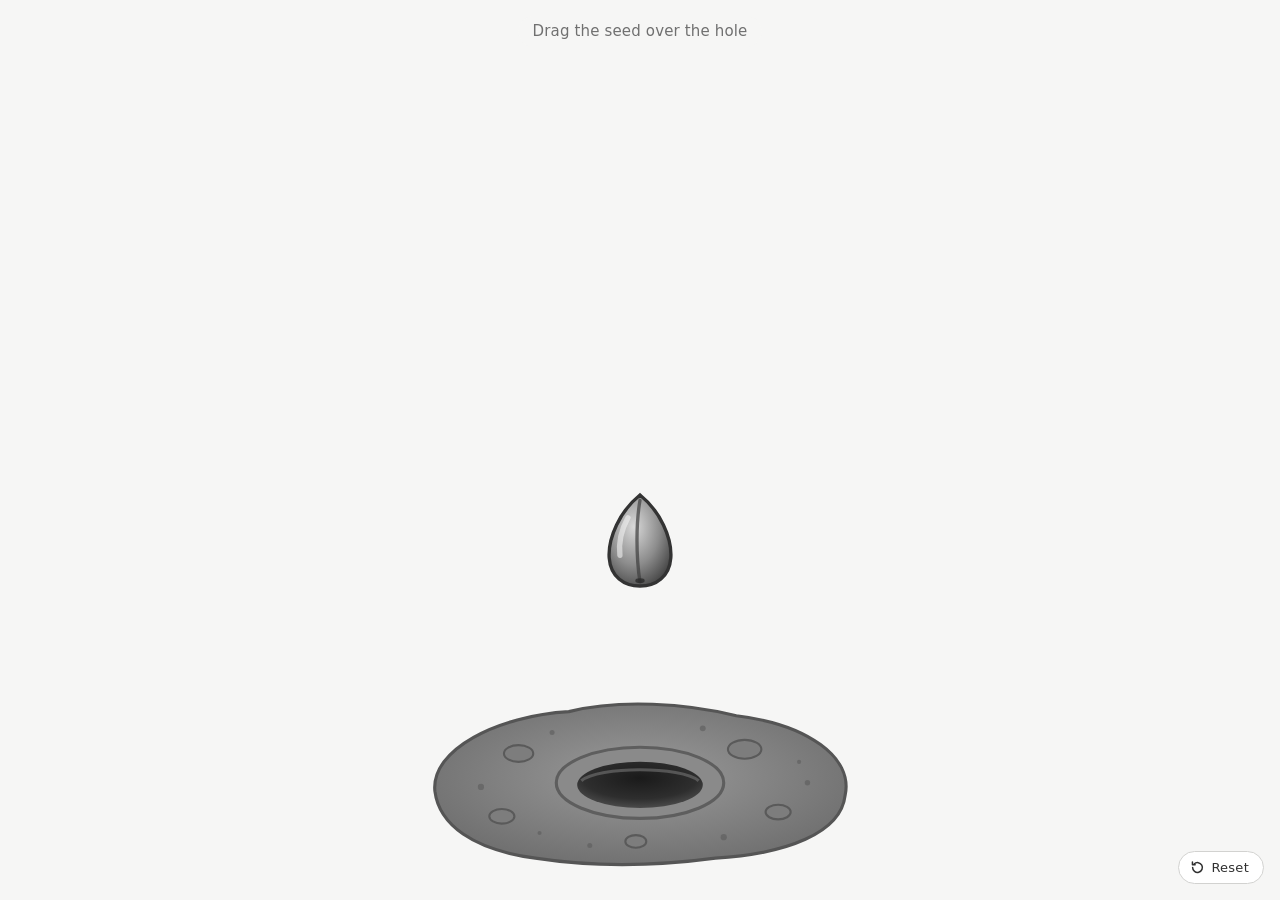
==== docs/index.html @ a563df40 "Add Seed to Flower sequence prototype in docs/ Combines the Planting a Seed, Grow a Flower and Pick " ====
<!doctype html>
<html lang="en">
<head>
  <meta charset="utf-8">
  <meta name="viewport" content="width=device-width, initial-scale=1, viewport-fit=cover">
  <title>Seed to Flower</title>
  <meta name="description" content="Interaction prototype: plant a seed, stretch it into a flower, then pick the flower.">
  <link rel="stylesheet" href="styles.css">
</head>
<body>
  <h1 class="sr-only">Seed to Flower</h1>
  <p id="hint" class="hint" aria-live="polite">Drag the seed over the hole</p>

  <svg id="scene" data-stage="plant" viewBox="45 70 230 430" preserveAspectRatio="xMidYMid meet" tabindex="0"
       role="img" aria-label="A seed hanging above a patch of soil. Drag it over the hole and let go, or press Enter to drop it.">
    <defs>
      <!-- seed.svg -->
      <radialGradient id="seedBody" cx="40%" cy="35%" r="70%">
        <stop offset="0%" stop-color="#d9d9d9"/>
        <stop offset="60%" stop-color="#8c8c8c"/>
        <stop offset="100%" stop-color="#4a4a4a"/>
      </radialGradient>
      <!-- soil-hole.svg -->
      <radialGradient id="soilFill" cx="50%" cy="45%" r="60%">
        <stop offset="0%" stop-color="#9a9a9a"/>
        <stop offset="100%" stop-color="#6e6e6e"/>
      </radialGradient>
      <radialGradient id="holeFill" cx="50%" cy="35%" r="65%">
        <stop offset="0%" stop-color="#1a1a1a"/>
        <stop offset="70%" stop-color="#2e2e2e"/>
        <stop offset="100%" stop-color="#4a4a4a"/>
      </radialGradient>
      <!-- plant.svg -->
      <linearGradient id="petalGrad" x1="0" y1="1" x2="0" y2="0">
        <stop offset="0%" stop-color="#9e9e9e"/>
        <stop offset="35%" stop-color="#d4d4d4"/>
        <stop offset="100%" stop-color="#f4f4f4"/>
      </linearGradient>
      <linearGradient id="innerGrad" x1="0" y1="1" x2="0" y2="0">
        <stop offset="0%" stop-color="#8a8a8a"/>
        <stop offset="60%" stop-color="#c6c6c6"/>
        <stop offset="100%" stop-color="#e2e2e2"/>
      </linearGradient>
      <linearGradient id="leafGradL" x1="1" y1="0.5" x2="0" y2="0.5">
        <stop offset="0%" stop-color="#5e5e5e"/>
        <stop offset="100%" stop-color="#a3a3a3"/>
      </linearGradient>
      <linearGradient id="leafGradR" x1="0" y1="0.5" x2="1" y2="0.5">
        <stop offset="0%" stop-color="#666"/>
        <stop offset="100%" stop-color="#b0b0b0"/>
      </linearGradient>
      <linearGradient id="leafUnder" x1="0" y1="0" x2="0" y2="1">
        <stop offset="0%" stop-color="#4c4c4c"/>
        <stop offset="100%" stop-color="#6e6e6e"/>
      </linearGradient>
      <radialGradient id="centerGrad" cx="42%" cy="38%" r="65%">
        <stop offset="0%" stop-color="#6a6a6a"/>
        <stop offset="70%" stop-color="#383838"/>
        <stop offset="100%" stop-color="#1e1e1e"/>
      </radialGradient>
      <linearGradient id="budGrad" x1="0" y1="1" x2="0" y2="0">
        <stop offset="0%" stop-color="#8e8e8e"/>
        <stop offset="100%" stop-color="#dcdcdc"/>
      </linearGradient>
      <linearGradient id="sepalGrad" x1="0" y1="1" x2="0" y2="0">
        <stop offset="0%" stop-color="#4a4a4a"/>
        <stop offset="100%" stop-color="#7c7c7c"/>
      </linearGradient>
      <!-- Pick a Flower: drop shadow while the head is held -->
      <filter id="lift" x="-40%" y="-40%" width="180%" height="190%">
        <feDropShadow dx="0" dy="7" stdDeviation="5" flood-color="#000" flood-opacity=".16"/>
      </filter>
      <!-- Everything above the hole's front lip stays visible; below it, only the opening shows. -->
      <clipPath id="aboveGround" clipPathUnits="userSpaceOnUse">
        <rect x="-2000" y="-2000" width="4320" height="2445"/>
        <ellipse cx="160" cy="445" rx="30" ry="11"/>
      </clipPath>
    </defs>

    <!-- SOIL PATCH WITH HOLE (soil-hole.svg, hole centered at 160,445) -->
    <g transform="translate(40 350)">
      <path d="M22 98 C 20 78, 52 62, 86 60 C 110 54, 142 56, 166 62 C 200 66, 222 82, 218 100 C 216 118, 190 128, 156 130 C 126 134, 96 134, 70 130 C 40 126, 24 114, 22 98 Z"
            fill="url(#soilFill)" stroke="#555555" stroke-width="1.5"/>
      <g fill="#7d7d7d" stroke="#5a5a5a" stroke-width="1">
        <ellipse cx="62" cy="80" rx="7" ry="4"/>
        <ellipse cx="170" cy="78" rx="8" ry="4.5"/>
        <ellipse cx="186" cy="108" rx="6" ry="3.5"/>
        <ellipse cx="54" cy="110" rx="6" ry="3.5"/>
        <ellipse cx="118" cy="122" rx="5" ry="3"/>
      </g>
      <g fill="#5c5c5c" opacity="0.6">
        <circle cx="44" cy="96" r="1.5"/><circle cx="78" cy="70" r="1.2"/>
        <circle cx="150" cy="68" r="1.4"/><circle cx="200" cy="94" r="1.3"/>
        <circle cx="96" cy="124" r="1.2"/><circle cx="160" cy="120" r="1.5"/>
        <circle cx="72" cy="118" r="1"/><circle cx="196" cy="84" r="1"/>
      </g>
      <ellipse cx="120" cy="94" rx="40" ry="17" fill="#8a8a8a" stroke="#5e5e5e" stroke-width="1.5"/>
      <ellipse id="rimGlow" cx="120" cy="94" rx="40" ry="17" fill="#ffffff" stroke="#d6d6d6" stroke-width="1.5" opacity="0"/>
      <ellipse cx="120" cy="95" rx="30" ry="11" fill="url(#holeFill)"/>
      <path d="M92 93 C 100 86, 140 86, 148 93" fill="none" stroke="#6a6a6a" stroke-width="1.5" opacity="0.7"/>
    </g>

    <!-- SEED (seed.svg). Wrappers: clip (in-hole), shade (depth + fade-in), position + hover scale, squash/stretch -->
    <g id="seedClip">
      <g id="seedShade">
        <g id="seed">
          <g id="seedArt">
            <ellipse class="focus-ring" cx="100" cy="98" rx="62" ry="80" fill="none" stroke="#9a9a9a" stroke-width="5" stroke-dasharray="10 10"/>
            <path d="M100 28 C 130 52, 148 92, 146 122 C 144 150, 124 164, 100 164 C 76 164, 56 150, 54 122 C 52 92, 70 52, 100 28 Z"
                  fill="url(#seedBody)" stroke="#333333" stroke-width="5"/>
            <path d="M100 36 C 94 70, 94 120, 100 158" fill="none" stroke="#3d3d3d" stroke-width="5" stroke-linecap="round" opacity="0.7"/>
            <path d="M82 62 C 72 80, 68 100, 70 118" fill="none" stroke="#f2f2f2" stroke-width="8" stroke-linecap="round" opacity="0.6"/>
            <ellipse cx="100" cy="156" rx="7" ry="3.5" fill="#2b2b2b" opacity="0.8"/>
          </g>
          <!-- pointed shoot at the seed tip (Grow a Flower), in the seed's bottom-center frame -->
          <path id="seedShoot" transform="translate(-160 -453.5)" opacity="0"
                d="M160 411.5 C 156.6 406, 157.4 399.5, 161.6 394.5 C 163.6 399.5, 163.4 406, 160.8 411.5 Z"
                fill="#7a7a7a" stroke="#333333" stroke-width="1.1" stroke-linejoin="round"/>
        </g>
      </g>
    </g>

    <!-- PLANT (plant.svg parts, positioned live) -->
    <g id="plant" clip-path="url(#aboveGround)">
      <g id="stem" fill="none" stroke-linecap="round">
        <path id="stemA" stroke="#3e3e3e" stroke-width="8.4"/>
        <path id="stemB" stroke="#6c6c6c" stroke-width="4.5"/>
        <path id="stemC" stroke="#a8a8a8" stroke-width="1.4" opacity="0.8"/>
      </g>

      <g id="leafL" opacity="0">
        <path d="M98 210 C82 206 60 210 40 206 C58 222 84 222 98 210 Z" fill="url(#leafUnder)"/>
        <path d="M98 210 C86 188 58 182 30 196 C42 200 52 206 60 210 C76 216 90 214 98 210 Z"
              fill="url(#leafGradL)" stroke="#2f2f2f" stroke-width="1.6" stroke-linejoin="round"/>
        <path d="M98 210 C82 204 58 200 34 197" fill="none" stroke="#3a3a3a" stroke-width="1.3" stroke-linecap="round"/>
        <g fill="none" stroke="#4a4a4a" stroke-width="0.8" stroke-linecap="round">
          <path d="M86 206 C84 199 80 194 76 191"/><path d="M74 203 C71 196 66 191 61 189"/>
          <path d="M62 201 C58 195 53 191 48 190"/><path d="M84 207 C80 211 76 213 72 214"/>
          <path d="M70 204 C66 208 61 210 56 210"/>
        </g>
        <path d="M90 196 C78 188 60 186 44 192" fill="none" stroke="#cfcfcf" stroke-width="1.4" stroke-linecap="round" opacity="0.6"/>
      </g>
      <g id="leafR" opacity="0">
        <path d="M99 170 C116 166 138 172 158 166 C140 182 114 182 99 170 Z" fill="url(#leafUnder)"/>
        <path d="M99 170 C112 148 140 142 170 154 C158 160 148 166 140 170 C124 176 108 174 99 170 Z"
              fill="url(#leafGradR)" stroke="#2f2f2f" stroke-width="1.6" stroke-linejoin="round"/>
        <path d="M99 170 C116 164 140 160 166 155" fill="none" stroke="#3a3a3a" stroke-width="1.3" stroke-linecap="round"/>
        <g fill="none" stroke="#4a4a4a" stroke-width="0.8" stroke-linecap="round">
          <path d="M112 166 C114 159 118 154 122 151"/><path d="M124 163 C127 156 132 151 137 149"/>
          <path d="M137 161 C141 155 146 151 151 150"/><path d="M114 167 C118 171 122 173 126 174"/>
          <path d="M128 164 C132 168 137 170 142 170"/>
        </g>
        <path d="M108 156 C120 148 138 146 154 152" fill="none" stroke="#d6d6d6" stroke-width="1.4" stroke-linecap="round" opacity="0.6"/>
      </g>

      <!-- Flower head lives here while attached -->
      <g id="below">
        <!-- HEAD: everything that rides on the stem tip, in plant.svg coordinates (tip = 100,112) -->
        <g id="head">
          <g id="headPop"><g id="headGrow">
            <g id="petals"></g>
            <g id="flowerCenter" opacity="0">
              <circle cx="100" cy="100" r="15" fill="#9a9a9a" opacity="0.35"/>
              <circle cx="100" cy="100" r="13" fill="url(#centerGrad)" stroke="#1a1a1a" stroke-width="1.4"/>
              <g><circle cx="98.86" cy="101.05" r="0.56" fill="#989898"/><circle cx="100.19" cy="97.82" r="0.57" fill="#979797"/><circle cx="101.63" cy="102.13" r="0.58" fill="#959595"/><circle cx="96.95" cy="99.46" r="0.58" fill="#949494"/><circle cx="102.92" cy="98.14" r="0.59" fill="#939393"/><circle cx="99.01" cy="103.67" r="0.60" fill="#919191"/><circle cx="98.11" cy="96.36" r="0.61" fill="#909090"/><circle cx="104.12" cy="101.50" r="0.62" fill="#8e8e8e"/><circle cx="95.70" cy="101.77" r="0.63" fill="#8d8d8d"/><circle cx="102.08" cy="95.56" r="0.64" fill="#8c8c8c"/><circle cx="101.54" cy="104.91" r="0.64" fill="#8a8a8a"/><circle cx="95.35" cy="97.31" r="0.65" fill="#898989"/><circle cx="105.46" cy="98.80" r="0.66" fill="#888888"/><circle cx="96.66" cy="104.74" r="0.67" fill="#868686"/><circle cx="99.23" cy="94.05" r="0.68" fill="#858585"/><circle cx="104.74" cy="104.00" r="0.69" fill="#838383"/><circle cx="93.61" cy="100.26" r="0.70" fill="#828282"/><circle cx="104.66" cy="95.36" r="0.71" fill="#818181"/><circle cx="99.69" cy="106.75" r="0.71" fill="#7f7f7f"/><circle cx="95.56" cy="94.68" r="0.72" fill="#7e7e7e"/><circle cx="107.04" cy="100.95" r="0.73" fill="#7d7d7d"/><circle cx="94.03" cy="104.15" r="0.74" fill="#7b7b7b"/><circle cx="101.63" cy="92.75" r="0.75" fill="#7a7a7a"/><circle cx="103.78" cy="106.59" r="0.76" fill="#787878"/><circle cx="92.62" cy="97.64" r="0.77" fill="#777777"/><circle cx="107.17" cy="96.69" r="0.77" fill="#767676"/><circle cx="96.89" cy="107.43" r="0.78" fill="#747474"/><circle cx="97.22" cy="92.28" r="0.79" fill="#737373"/><circle cx="107.39" cy="103.88" r="0.80" fill="#727272"/><circle cx="91.79" cy="102.16" r="0.81" fill="#707070"/><circle cx="104.67" cy="92.74" r="0.82" fill="#6f6f6f"/><circle cx="101.49" cy="108.64" r="0.83" fill="#6d6d6d"/><circle cx="92.96" cy="94.55" r="0.83" fill="#6c6c6c"/><circle cx="109.01" cy="99.25" r="0.84" fill="#6b6b6b"/><circle cx="93.77" cy="106.73" r="0.85" fill="#696969"/><circle cx="100.05" cy="90.70" r="0.86" fill="#686868"/><circle cx="106.33" cy="106.98" r="0.87" fill="#666666"/><circle cx="90.49" cy="99.12" r="0.88" fill="#656565"/><circle cx="107.71" cy="94.15" r="0.89" fill="#646464"/><circle cx="98.25" cy="109.64" r="0.89" fill="#626262"/><circle cx="94.71" cy="91.60" r="0.90" fill="#616161"/><circle cx="109.69" cy="102.66" r="0.91" fill="#606060"/><circle cx="90.96" cy="104.64" r="0.92" fill="#5e5e5e"/><circle cx="103.57" cy="90.36" r="0.93" fill="#5d5d5d"/><circle cx="103.92" cy="109.63" r="0.94" fill="#5b5b5b"/><circle cx="90.50" cy="95.50" r="0.95" fill="#5a5a5a"/><circle cx="110.15" cy="96.87" r="0.96" fill="#595959"/><circle cx="94.57" cy="109.26" r="0.96" fill="#575757"/><circle cx="97.72" cy="89.39" r="0.97" fill="#565656"/><circle cx="108.94" cy="106.35" r="0.98" fill="#555555"/><circle cx="89.02" cy="101.37" r="0.99" fill="#535353"/><circle cx="107.24" cy="91.49" r="1.00" fill="#525252"/><circle cx="100.41" cy="111.28" r="1.01" fill="#505050"/><circle cx="92.01" cy="91.89" r="1.02" fill="#4f4f4f"/><circle cx="111.48" cy="100.59" r="1.02" fill="#4e4e4e"/><circle cx="91.06" cy="107.39" r="1.03" fill="#4c4c4c"/><circle cx="101.62" cy="88.41" r="1.04" fill="#4b4b4b"/></g>
              <ellipse cx="95" cy="94" rx="4" ry="2.4" fill="#ffffff" opacity="0.18" transform="rotate(-30 95 94)"/>
            </g>
            <g id="bud" opacity="0">
              <path d="M100 112 C86 106 84 86 94 72 C98 68 100 66 100 66 C108 74 112 92 106 108 Z"
                    fill="url(#budGrad)" stroke="#3a3a3a" stroke-width="1.5" stroke-linejoin="round"/>
              <path d="M100 112 C112 106 116 88 108 74 C105 70 102 68 100 66 C96 76 94 94 98 110 Z"
                    fill="url(#budGrad)" stroke="#3a3a3a" stroke-width="1.5" stroke-linejoin="round"/>
              <path d="M99 108 C97 94 97 80 100 68" fill="none" stroke="#777" stroke-width="0.9"/>
              <path d="M92 80 C91 76 93 72 96 70" fill="none" stroke="#f6f6f6" stroke-width="1.4" stroke-linecap="round" opacity="0.8"/>
              <path d="M100 113 C88 114 82 106 82 94 C88 99 94 103 99 108 Z" fill="url(#sepalGrad)" stroke="#2c2c2c" stroke-width="1.2" stroke-linejoin="round"/>
              <path d="M100 113 C112 114 118 106 118 94 C112 99 106 103 101 108 Z" fill="url(#sepalGrad)" stroke="#2c2c2c" stroke-width="1.2" stroke-linejoin="round"/>
              <path d="M96 113 C94 104 96 96 100 90 C104 96 106 104 104 113 Z" fill="url(#sepalGrad)" stroke="#2c2c2c" stroke-width="1.2" stroke-linejoin="round"/>
              <ellipse cx="100" cy="113" rx="5" ry="2.6" fill="#3a3a3a"/>
            </g>
            <!-- pointed growing tip (same shoot as on the seed) -->
            <path id="tipShoot" d="M100 113.5 C 97.4 108.5, 98 102.5, 101.2 98 C 102.8 102.5, 102.6 108.5, 100.6 113.5 Z"
                  fill="#7a7a7a" stroke="#333333" stroke-width="0.9" stroke-linejoin="round" opacity="0"/>
          </g></g>
        </g>
      </g>

      <!-- Pick a Flower draws the stem over the attached head to show the joint; fades in when picking unlocks -->
      <use id="stemOver" href="#stem" opacity="0"/>

      <!-- Stem half of the joint: a socket cup with a pale rim -->
      <g id="socket" opacity="0">
        <path d="M-6.8 1 C-6.4 4 -4.6 7 -3.6 11 L3.6 11 C4.6 7 6.4 4 6.8 1 Z" fill="url(#sepalGrad)" stroke="#262626" stroke-width="0.9" stroke-linejoin="round"/>
        <ellipse cx="0" cy="0.9" rx="6.8" ry="2.1" fill="#b4b4b4" stroke="#333" stroke-width="0.8"/>
      </g>
    </g>

    <!-- Flower head moves here once picked -->
    <g id="above"></g>

    <!-- Snap burst -->
    <g id="fx" pointer-events="none">
      <circle id="ring" r="0" fill="none" stroke="#4a4a4a" opacity="0"/>
      <g id="ticks" stroke="#4a4a4a" stroke-linecap="round"></g>
    </g>

    <!-- Flower half of the joint: a dark stud under the center -->
    <g id="stud" pointer-events="none" opacity="0">
      <g id="studPop"><g id="studGrow"><g id="studShift">
        <ellipse cx="100" cy="110.4" rx="6.4" ry="2.5" fill="#262626" stroke="#141414" stroke-width="0.8"/>
        <ellipse cx="98.2" cy="109.7" rx="2.4" ry="0.75" fill="#9a9a9a" opacity="0.55"/>
      </g></g></g>
    </g>
  </svg>

  <div class="controls">
    <button class="reset" id="reset" type="button">
      <svg viewBox="0 0 16 16" fill="none" stroke="currentColor" stroke-width="1.6" stroke-linecap="round" stroke-linejoin="round" aria-hidden="true">
        <path d="M2.8 8a5.2 5.2 0 1 0 1.6-3.75"/><path d="M2.6 2.2v2.9h2.9"/>
      </svg>
      Reset
    </button>
  </div>

  <script src="sequence.js"></script>
</body>
</html>
---- docs/styles.css ----
/* Seed to Flower: one full-bleed scene that persists through every step.
   Single light, greyscale look carried over from the three studies. */
:root {
  --ground: #f6f6f5;
  --surface: #ffffff;
  --ink: #2f2f2f;
  --muted: #707070;
  --line: #d2d2d0;
  --focus: #4a4a4a;
  --font-ui: ui-sans-serif, system-ui, -apple-system, "Segoe UI", Roboto, sans-serif;
  color-scheme: light;
}

html, body { height: 100%; }
body {
  margin: 0;
  background: var(--ground);
  color: var(--ink);
  font-family: var(--font-ui);
  overflow: hidden;
  -webkit-user-select: none;
  user-select: none;
  -webkit-tap-highlight-color: transparent;
}

/* Scene: fixed to the viewport so the freed flower head can travel anywhere on screen */
#scene {
  position: fixed;
  inset: 0;
  width: 100%;
  height: 100%;
  display: block;
  overflow: visible;
  touch-action: none;
  outline: none;
}
#scene.can-grab { cursor: grab; }
body.grabbing, body.grabbing #scene { cursor: grabbing; }

/* Keyboard focus: the dashed seed ring while planting (Planting a Seed), an outline afterwards (Grow a Flower) */
.focus-ring { opacity: 0; transition: opacity .15s; }
#scene[data-stage="plant"]:focus-visible .focus-ring { opacity: 1; }
#scene:not([data-stage="plant"]):focus-visible { outline: 2px solid var(--focus); outline-offset: -6px; }

#rimGlow { transition: opacity .18s ease-out; }

/* Pick a Flower: hover / hold enlargement and the snap pop, on the head and on the stud */
#headGrow, #studGrow {
  transform-origin: 100px 100px;
  transition: transform .2s cubic-bezier(.34, 1.56, .64, 1);
}
#scene.hov #headGrow, #scene.held #headGrow,
#scene.hov #studGrow, #scene.held #studGrow { transform: scale(1.07); }

#headPop, #studPop { transform-origin: 100px 106px; }
.pop { animation: pop .24s cubic-bezier(.2, .9, .3, 1); }
@keyframes pop { 35% { transform: scale(1.13); } 100% { transform: scale(1); } }

/* Step prompt */
.hint {
  position: fixed;
  top: calc(16px + env(safe-area-inset-top, 0px));
  left: 50%;
  transform: translateX(-50%);
  max-width: calc(100% - 32px);
  box-sizing: border-box;
  margin: 0;
  padding: 5px 14px;
  border-radius: 999px;
  background: rgba(246, 246, 245, .88);   /* stays legible when the freed head passes underneath */
  text-align: center;
  font: 500 15px/1.4 var(--font-ui);
  letter-spacing: .01em;
  color: var(--muted);
  pointer-events: none;
  transition: opacity .16s ease-out;
  z-index: 1;
}
.hint.out { opacity: 0; }
.hint:empty { visibility: hidden; }

/* Reset */
.controls {
  position: fixed;
  right: calc(16px + env(safe-area-inset-right, 0px));
  bottom: calc(16px + env(safe-area-inset-bottom, 0px));
  display: flex;
  gap: 8px;
  z-index: 1;
}
.reset {
  display: inline-flex;
  align-items: center;
  gap: 6px;
  padding: 8px 14px 8px 11px;
  font: 500 13px/1 var(--font-ui);
  letter-spacing: .02em;
  color: var(--ink);
  background: var(--surface);
  border: 1px solid var(--line);
  border-radius: 999px;
  cursor: pointer;
  transition: border-color .15s, transform .15s;
}
.reset:hover { border-color: var(--muted); }
.reset:active { transform: scale(.97); }
.reset:focus-visible { outline: 2px solid var(--focus); outline-offset: 2px; }
.reset svg { width: 15px; height: 15px; }

.sr-only {
  position: absolute;
  width: 1px;
  height: 1px;
  overflow: hidden;
  clip: rect(0 0 0 0);
  white-space: nowrap;
}

@media (prefers-reduced-motion: reduce) {
  #headGrow, #studGrow { transition: none; }
  .pop { animation: none; }
  .hint { transition: none; }
}
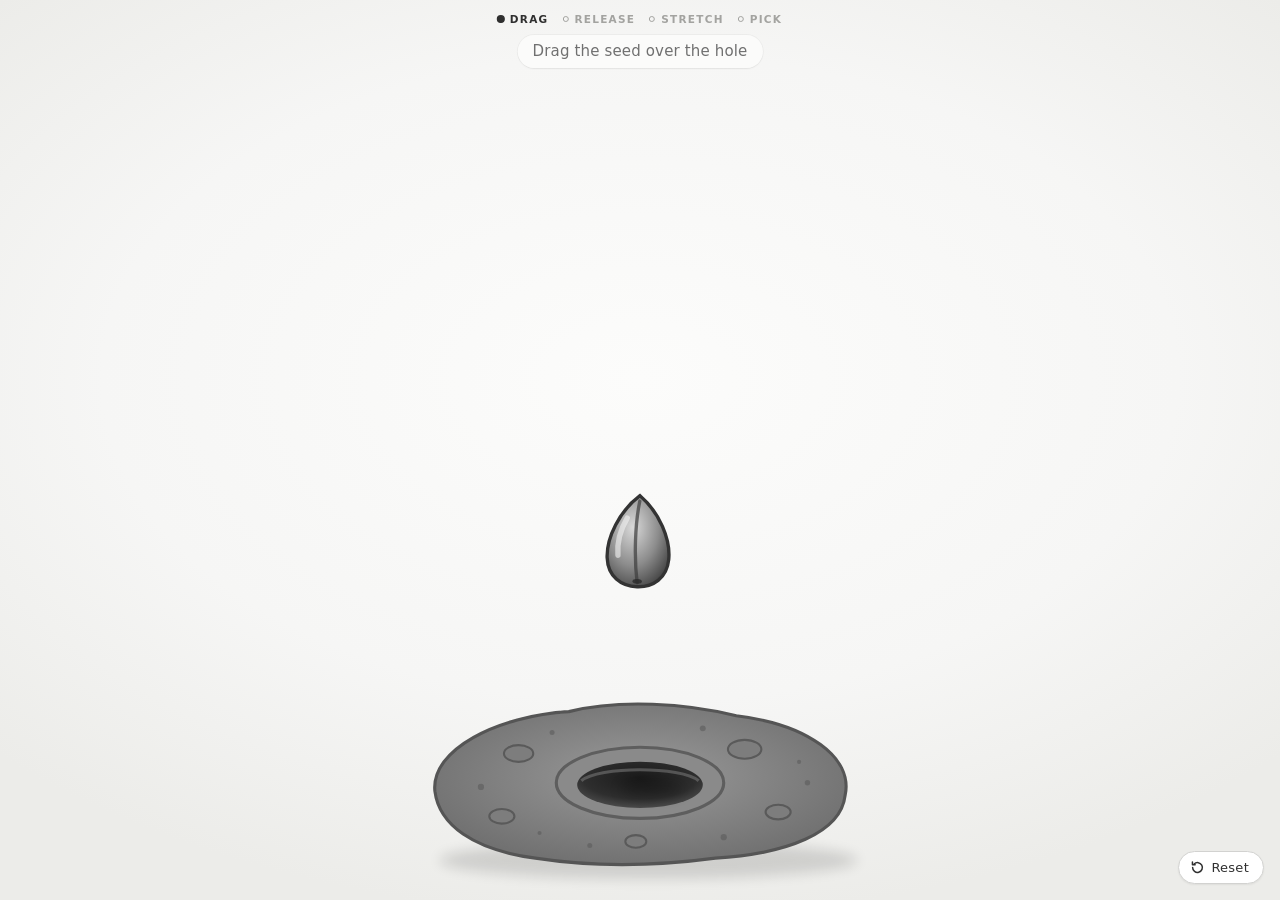
==== commit fc3eb2a7: "Polish the Seed to Flower prototype - Soft background light, ground shadow under the soil, contact s" ====
--- a/docs/index.html
+++ b/docs/index.html
@@ -5,11 +5,196 @@
   <meta name="viewport" content="width=device-width, initial-scale=1, viewport-fit=cover">
   <title>Seed to Flower</title>
   <meta name="description" content="Interaction prototype: plant a seed, stretch it into a flower, then pick the flower.">
-  <link rel="stylesheet" href="styles.css">
+  <style>
+/* Seed to Flower: one full-bleed scene that persists through every step.
+   Single light, greyscale look carried over from the three studies. */
+:root {
+  --ground: #f6f6f5;
+  --surface: #ffffff;
+  --ink: #2f2f2f;
+  --muted: #707070;
+  --line: #d2d2d0;
+  --focus: #4a4a4a;
+  --font-ui: ui-sans-serif, system-ui, -apple-system, "Segoe UI", Roboto, sans-serif;
+  color-scheme: light;
+}
+
+html, body { height: 100%; }
+body {
+  margin: 0;
+  background: var(--ground) radial-gradient(ellipse 70% 60% at 50% 42%, #fcfcfb 0%, var(--ground) 60%, #ecece9 100%) fixed;
+  color: var(--ink);
+  font-family: var(--font-ui);
+  overflow: hidden;
+  -webkit-user-select: none;
+  user-select: none;
+  -webkit-tap-highlight-color: transparent;
+}
+
+/* Scene: fixed to the viewport so the freed flower head can travel anywhere on screen */
+#scene {
+  position: fixed;
+  inset: 0;
+  width: 100%;
+  height: 100%;
+  display: block;
+  overflow: visible;
+  touch-action: none;
+  outline: none;
+}
+#scene.can-grab { cursor: grab; }
+body.grabbing, body.grabbing #scene { cursor: grabbing; }
+
+/* Keyboard focus: the dashed seed ring while planting (Planting a Seed), an outline afterwards (Grow a Flower) */
+.focus-ring { opacity: 0; transition: opacity .15s; }
+#scene[data-stage="plant"]:focus-visible .focus-ring { opacity: 1; }
+#scene:not([data-stage="plant"]):focus-visible { outline: 2px solid var(--focus); outline-offset: -6px; }
+
+#rimGlow { transition: opacity .18s ease-out; }
+
+/* Pick a Flower: hover / hold enlargement and the snap pop, on the head and on the stud */
+#headGrow, #studGrow {
+  transform-origin: 100px 100px;
+  transition: transform .2s cubic-bezier(.34, 1.56, .64, 1);
+}
+#scene.hov #headGrow, #scene.held #headGrow,
+#scene.hov #studGrow, #scene.held #studGrow { transform: scale(1.07); }
+
+#headPop, #studPop { transform-origin: 100px 106px; }
+.pop { animation: pop .24s cubic-bezier(.2, .9, .3, 1); }
+@keyframes pop { 35% { transform: scale(1.13); } 100% { transform: scale(1); } }
+
+/* Top: step progress, then the prompt */
+.top {
+  position: fixed;
+  top: calc(14px + env(safe-area-inset-top, 0px));
+  left: 50%;
+  transform: translateX(-50%);
+  width: max-content;
+  max-width: calc(100% - 32px);
+  display: flex;
+  flex-direction: column;
+  align-items: center;
+  gap: 10px;
+  pointer-events: none;
+  z-index: 1;
+}
+.steps {
+  display: flex;
+  gap: 14px;
+  margin: 0;
+  padding: 0;
+  list-style: none;
+  font: 600 10.5px/1 var(--font-ui);
+  letter-spacing: .12em;
+  text-transform: uppercase;
+  color: #a3a3a0;
+}
+.steps li { display: flex; align-items: center; gap: 6px; transition: color .3s; }
+.steps li::before {
+  content: "";
+  width: 6px;
+  height: 6px;
+  border-radius: 50%;
+  box-sizing: border-box;
+  border: 1.25px solid currentColor;
+  transition: background-color .3s, transform .3s;
+}
+.steps li.done { color: #8a8a87; }
+.steps li.done::before { background: currentColor; }
+.steps li.current { color: var(--ink); }
+.steps li.current::before { background: currentColor; transform: scale(1.35); }
+
+.hint {
+  box-sizing: border-box;
+  max-width: 100%;
+  margin: 0;
+  padding: 6px 15px;
+  border-radius: 999px;
+  background: rgba(252, 252, 251, .86);   /* stays legible when the freed head passes underneath */
+  box-shadow: 0 1px 2px rgba(0, 0, 0, .05), 0 0 0 1px rgba(0, 0, 0, .035);
+  text-align: center;
+  font: 500 15px/1.4 var(--font-ui);
+  letter-spacing: .01em;
+  color: var(--muted);
+  transition: opacity .18s ease-out, transform .18s ease-out;
+}
+.hint.out { opacity: 0; transform: translateY(-3px); }
+.hint:empty { visibility: hidden; }
+.hint.final {
+  padding: 8px 20px;
+  font: 600 19px/1.35 var(--font-ui);
+  letter-spacing: 0;
+  color: var(--ink);
+}
+.sub {
+  margin: -2px 0 0;
+  font: 500 12.5px/1.4 var(--font-ui);
+  color: var(--muted);
+  opacity: 0;
+  transform: translateY(-3px);
+  transition: opacity .5s ease-out, transform .5s ease-out;
+}
+.sub.on { opacity: 1; transform: none; }
+
+/* Reset fades the whole scene out and back in */
+#scene, .top { transition: opacity .24s ease-out; }
+body.resetting #scene, body.resetting .top { opacity: 0; }
+
+/* Reset */
+.controls {
+  position: fixed;
+  right: calc(16px + env(safe-area-inset-right, 0px));
+  bottom: calc(16px + env(safe-area-inset-bottom, 0px));
+  display: flex;
+  gap: 8px;
+  z-index: 1;
+}
+.reset {
+  display: inline-flex;
+  align-items: center;
+  gap: 6px;
+  padding: 8px 14px 8px 11px;
+  font: 500 13px/1 var(--font-ui);
+  letter-spacing: .02em;
+  color: var(--ink);
+  background: var(--surface);
+  border: 1px solid var(--line);
+  border-radius: 999px;
+  box-shadow: 0 1px 2px rgba(0, 0, 0, .06);
+  cursor: pointer;
+  transition: border-color .15s, transform .15s, box-shadow .15s;
+}
+.reset:hover { border-color: var(--muted); box-shadow: 0 2px 6px rgba(0, 0, 0, .08); }
+.reset:active { transform: scale(.97); }
+.reset:focus-visible { outline: 2px solid var(--focus); outline-offset: 2px; }
+.reset svg { width: 15px; height: 15px; }
+
+.sr-only {
+  position: absolute;
+  width: 1px;
+  height: 1px;
+  overflow: hidden;
+  clip: rect(0 0 0 0);
+  white-space: nowrap;
+}
+
+@media (prefers-reduced-motion: reduce) {
+  #headGrow, #studGrow { transition: none; }
+  .pop { animation: none; }
+  .hint, .sub, .steps li, .steps li::before, #scene, .top { transition: none; }
+}
+  </style>
 </head>
 <body>
   <h1 class="sr-only">Seed to Flower</h1>
-  <p id="hint" class="hint" aria-live="polite">Drag the seed over the hole</p>
+  <div class="top">
+    <ol class="steps" id="steps" aria-label="Steps">
+      <li class="current">Drag</li><li>Release</li><li>Stretch</li><li>Pick</li>
+    </ol>
+    <p id="hint" class="hint" aria-live="polite">Drag the seed over the hole</p>
+    <p id="sub" class="sub">Press Reset to plant another seed.</p>
+  </div>
 
   <svg id="scene" data-stage="plant" viewBox="45 70 230 430" preserveAspectRatio="xMidYMid meet" tabindex="0"
        role="img" aria-label="A seed hanging above a patch of soil. Drag it over the hole and let go, or press Enter to drop it.">
@@ -70,6 +255,13 @@
       <filter id="lift" x="-40%" y="-40%" width="180%" height="190%">
         <feDropShadow dx="0" dy="7" stdDeviation="5" flood-color="#000" flood-opacity=".16"/>
       </filter>
+      <!-- soft contact shadows -->
+      <filter id="soft" x="-60%" y="-200%" width="220%" height="500%">
+        <feGaussianBlur stdDeviation="3"/>
+      </filter>
+      <filter id="softer" x="-60%" y="-300%" width="220%" height="700%">
+        <feGaussianBlur stdDeviation="6"/>
+      </filter>
       <!-- Everything above the hole's front lip stays visible; below it, only the opening shows. -->
       <clipPath id="aboveGround" clipPathUnits="userSpaceOnUse">
         <rect x="-2000" y="-2000" width="4320" height="2445"/>
@@ -78,6 +270,8 @@
     </defs>
 
     <!-- SOIL PATCH WITH HOLE (soil-hole.svg, hole centered at 160,445) -->
+    <!-- ground shadow under the soil patch -->
+    <ellipse cx="164" cy="481" rx="100" ry="9" fill="#000" opacity="0.13" filter="url(#soft)"/>
     <g transform="translate(40 350)">
       <path d="M22 98 C 20 78, 52 62, 86 60 C 110 54, 142 56, 166 62 C 200 66, 222 82, 218 100 C 216 118, 190 128, 156 130 C 126 134, 96 134, 70 130 C 40 126, 24 114, 22 98 Z"
             fill="url(#soilFill)" stroke="#555555" stroke-width="1.5"/>
@@ -101,10 +295,16 @@
     </g>
 
     <!-- SEED (seed.svg). Wrappers: clip (in-hole), shade (depth + fade-in), position + hover scale, squash/stretch -->
+    <!-- shadows cast onto the soil: the hanging seed and the flower head -->
+    <g pointer-events="none">
+      <ellipse id="headShadow" cx="0" cy="0" rx="40" ry="7" fill="#000" opacity="0" filter="url(#softer)"/>
+      <ellipse id="seedShadow" cx="0" cy="0" rx="14" ry="4" fill="#000" opacity="0" filter="url(#soft)"/>
+    </g>
+
     <g id="seedClip">
       <g id="seedShade">
-        <g id="seed">
-          <g id="seedArt">
+        <g id="seed" transform="translate(160 350)">
+          <g id="seedArt" transform="scale(0.32) translate(-100 -164)">
             <ellipse class="focus-ring" cx="100" cy="98" rx="62" ry="80" fill="none" stroke="#9a9a9a" stroke-width="5" stroke-dasharray="10 10"/>
             <path d="M100 28 C 130 52, 148 92, 146 122 C 144 150, 124 164, 100 164 C 76 164, 56 150, 54 122 C 52 92, 70 52, 100 28 Z"
                   fill="url(#seedBody)" stroke="#333333" stroke-width="5"/>
@@ -197,6 +397,12 @@
     <!-- Flower head moves here once picked -->
     <g id="above"></g>
 
+    <!-- Petals shaken loose by the snap -->
+    <g id="flutter" pointer-events="none"></g>
+
+    <!-- Idle cue: a soft ring pulses around whatever the current step asks you to grab -->
+    <circle id="cue" r="20" fill="none" stroke="#7d7d7a" stroke-width="1.2" opacity="0" pointer-events="none"/>
+
     <!-- Snap burst -->
     <g id="fx" pointer-events="none">
       <circle id="ring" r="0" fill="none" stroke="#4a4a4a" opacity="0"/>
@@ -221,6 +427,1117 @@
     </button>
   </div>
 
-  <script src="sequence.js"></script>
+  <script>
+/*
+ * Seed to Flower: one continuous sequence built from three interaction studies.
+ *
+ *   1. drag     } Planting a Seed: drag the seed over the hole (rim glows when aligned)
+ *   2. release  }   and let go; it falls in, bounces and settles. A miss springs back.
+ *   3. stretch    Grow a Flower: drag upward from the seed to grow stem, leaves, bud, bloom.
+ *   4. pick       Pick a Flower: pull the head until the stem snaps; the head comes free.
+ *
+ * Each step unlocks only after the previous one succeeds. Every element lives in one
+ * SVG scene (the Grow a Flower coordinate system) and persists through the whole sequence.
+ */
+(() => {
+  'use strict';
+
+  const NS = 'http://www.w3.org/2000/svg';
+  const $ = id => document.getElementById(id);
+  const svg = $('scene');
+  const hintEl = $('hint');
+  const reduceMQ = matchMedia('(prefers-reduced-motion: reduce)');
+  const reduced = () => reduceMQ.matches;
+
+  const clamp = (v, a = 0, b = 1) => Math.min(b, Math.max(a, v));
+  const ease = t => t * t * (3 - 2 * t);
+  const backOut = t => { const c = 1.6; t = clamp(t); return 1 + (c + 1) * Math.pow(t - 1, 3) + c * Math.pow(t - 1, 2); };
+  const rubber = (d, k) => k * (1 - Math.exp(-Math.max(0, d) / k));
+  const f2 = n => n.toFixed(2);
+
+  function spring(x, k, c) { return { x, v: 0, t: x, k, c }; }
+  function stepSpring(s, dt) { const a = s.k * (s.t - s.x) - s.c * s.v; s.v += a * dt; s.x += s.v * dt; }
+  function tune(s, k, c) { s.k = k; s.c = reduced() ? Math.max(c, 2 * Math.sqrt(k)) : c; }
+
+  function toSvg(e) {
+    const pt = svg.createSVGPoint(); pt.x = e.clientX; pt.y = e.clientY;
+    return pt.matrixTransform(svg.getScreenCTM().inverse());
+  }
+
+  /* ------------------------------------------------------------------ */
+  /* Shared geometry (scene units)                                       */
+  /* ------------------------------------------------------------------ */
+  const HX = 160, HCY = 445, HRX = 30;      // hole opening (both studies use a 30-unit hole)
+  const S = 1.3;                            // plant.svg scale
+  const BX = 160, BY = 447;                 // stem root, inside the hole
+  const LFULL = 188 * S;                    // full stem height
+  const STEM_END = 0.74;                    // progress at which the stem is full length
+  const D_GROW = LFULL / STEM_END;          // upward drag distance for full growth
+  const LEAF_L_AT = 90 / 188, LEAF_R_AT = 130 / 188;
+  const THRESH = 112 * S;                   // pull distance to snap: about one flower-head diameter
+  const N = 33;                             // stem samples (as in Pick a Flower)
+
+  /* ------------------------------------------------------------------ */
+  /* Sequence state, prompts                                             */
+  /* ------------------------------------------------------------------ */
+  let stage = 'plant';                      // plant | grow | bloom | pick | end
+  let gen = 0;                              // bumps on reset so pending handoffs are dropped
+  const later = (ms, fn) => { const g = gen; setTimeout(() => { if (g === gen) fn(); }, ms); };
+
+  const HINT = {
+    drag: 'Drag the seed over the hole',
+    release: 'Let go to plant it',
+    grow: 'Stretch it upward to make it grow',
+    pick: 'Pull the flower to pick it',
+    end: 'You picked a flower.'
+  };
+  const LABEL = {
+    plant: 'A seed hanging above a patch of soil. Drag it over the hole and let go, or press Enter to drop it.',
+    grow: 'The seed is planted. Drag upward from it to grow a flower, or press the Up arrow.',
+    bloom: 'The flower is blooming.',
+    pick: 'The flower is in bloom. Pull it until the stem snaps, or hold Space.',
+    end: 'You picked the flower. You can drag it around.'
+  };
+  let hintText = hintEl.textContent, hintTimer = 0;
+  function setHint(text, final = false) {
+    if (text === hintText) return;
+    hintText = text;
+    clearTimeout(hintTimer);
+    hintEl.classList.add('out');
+    hintTimer = setTimeout(() => {
+      hintEl.textContent = text;
+      hintEl.classList.toggle('final', final);
+      hintEl.classList.remove('out');
+    }, reduced() ? 0 : 180);
+  }
+
+  // Step progress: Drag · Release · Stretch · Pick
+  const stepEls = [...$('steps').children];
+  const subEl = $('sub');
+  let stepShown = -1;
+  function currentStep() {
+    if (stage === 'plant') {
+      if (sd.state === 'planting' || sd.state === 'settled') return 2;
+      return sd.state === 'dragging' && isAligned() ? 1 : 0;
+    }
+    if (stage === 'grow') return 2;
+    if (stage === 'bloom' || stage === 'pick') return 3;
+    return 4;                                 // end: all done
+  }
+  function updateSteps() {
+    const k = currentStep();
+    if (k === stepShown) return;
+    stepShown = k;
+    stepEls.forEach((li, i) => {
+      li.classList.toggle('done', i < k);
+      li.classList.toggle('current', i === k && (stage !== 'plant' || k < 2) && stage !== 'bloom');
+    });
+  }
+  function setStage(s) {
+    stage = s;
+    svg.dataset.stage = s;
+    svg.setAttribute('aria-label', LABEL[s]);
+  }
+
+  /* ------------------------------------------------------------------ */
+  /* Sound (Web Audio, starts on the first gesture)                      */
+  /* Grow a Flower's noise textures + Pick a Flower's pop + soil thuds   */
+  /* ------------------------------------------------------------------ */
+  const Sound = (() => {
+    let ctx = null, master = null, white = null, brown = null, bed = null;
+    let grainAcc = 0, lastT = 0;
+    const rnd = (a, b) => a + Math.random() * (b - a);
+
+    function makeNoise(sec, kind) {
+      const b = ctx.createBuffer(1, Math.floor(ctx.sampleRate * sec), ctx.sampleRate);
+      const d = b.getChannelData(0);
+      let last = 0;
+      for (let i = 0; i < d.length; i++) {
+        const w = Math.random() * 2 - 1;
+        if (kind === 'brown') { last = (last + 0.02 * w) / 1.02; d[i] = last * 3.5; }
+        else d[i] = w;
+      }
+      return b;
+    }
+    function out(pan) {
+      if (ctx.createStereoPanner && pan) {
+        const p = ctx.createStereoPanner(); p.pan.value = clamp(pan, -1, 1); p.connect(master); return p;
+      }
+      return master;
+    }
+    // One short filtered noise burst: the building block of every texture
+    function burst({ when = 0, dur = 0.02, freq = 2000, q = 1, peak = 0.1, attack = 0.002, pan = 0, type = 'bandpass', buf = white, sweepTo = 0 }) {
+      const t = ctx.currentTime + when;
+      const s = ctx.createBufferSource(); s.buffer = buf;
+      const fl = ctx.createBiquadFilter(); fl.type = type; fl.Q.value = q;
+      fl.frequency.setValueAtTime(freq, t);
+      if (sweepTo) fl.frequency.exponentialRampToValueAtTime(sweepTo, t + attack + dur);
+      const g = ctx.createGain();
+      g.gain.setValueAtTime(0.0001, t);
+      g.gain.exponentialRampToValueAtTime(peak, t + attack);
+      g.gain.exponentialRampToValueAtTime(0.0001, t + attack + dur);
+      s.connect(fl); fl.connect(g); g.connect(out(pan));
+      s.start(t, rnd(0, buf.duration - attack - dur - 0.1), attack + dur + 0.05);
+    }
+
+    function init() {
+      try {
+        const AC = window.AudioContext || window.webkitAudioContext;
+        if (!AC) return;
+        if (ctx) { if (ctx.state === 'suspended') ctx.resume(); return; }
+        ctx = new AC();
+        master = ctx.createGain();
+        const comp = ctx.createDynamicsCompressor();
+        master.connect(comp); comp.connect(ctx.destination);
+        white = makeNoise(3, 'white');
+        brown = makeNoise(4, 'brown');
+
+        // Continuous bed while growing: a soft fibrous swish
+        const s = ctx.createBufferSource(); s.buffer = white; s.loop = true;
+        const bp = ctx.createBiquadFilter(); bp.type = 'bandpass'; bp.frequency.value = 900; bp.Q.value = 0.7;
+        const lp = ctx.createBiquadFilter(); lp.type = 'lowpass'; lp.frequency.value = 2600;
+        const g = ctx.createGain(); g.gain.value = 0;
+        s.connect(bp); bp.connect(lp); lp.connect(g); g.connect(master);
+        s.start();
+        bed = { bp, g };
+        lastT = ctx.currentTime;
+      } catch (_) { ctx = null; }
+    }
+
+    // Seed landing in soil: a dull thud plus a little grit, scaled by impact speed (new for this sequence)
+    function thud(strength) {
+      if (!ctx) return;
+      const s = clamp(strength);
+      burst({ dur: 0.06 + 0.05 * s, freq: 170 + 110 * s, type: 'lowpass', q: 0.7, peak: 0.04 + 0.3 * s, attack: 0.003, buf: brown });
+      const n = 2 + Math.round(4 * s);
+      for (let i = 0; i < n; i++) {
+        burst({ when: rnd(0, 0.05), dur: rnd(0.004, 0.012), freq: rnd(2200, 5000), q: rnd(1.5, 3),
+                peak: 0.01 + rnd(0.015, 0.05) * s, pan: rnd(-0.25, 0.25) });
+      }
+    }
+    // Stem stretching: soft swish plus tiny fiber creaks whose density follows drag speed and tension
+    function stretch(q, tension, speed) {
+      if (!bed) return;
+      const now = ctx.currentTime;
+      const dt = Math.min(0.1, now - lastT); lastT = now;
+      bed.bp.frequency.setTargetAtTime(500 + 700 * q + tension * 12, now, 0.08);
+      bed.g.gain.setTargetAtTime(0.045 * speed, now, speed > 0.02 ? 0.05 : 0.15);
+      grainAcc += speed * (22 + tension * 3) * dt;
+      while (grainAcc >= 1) {
+        grainAcc -= 1;
+        burst({
+          when: rnd(0, 0.03), dur: rnd(0.004, 0.014),
+          freq: rnd(1100, 2600) + tension * 40, q: rnd(1.5, 4),
+          peak: rnd(0.03, 0.11) * (0.5 + 0.5 * speed), pan: rnd(-0.2, 0.2)
+        });
+      }
+    }
+    // Leaf unfolding: a cluster of dry leaf rustles
+    function rustle(pan = 0, when = 0, scale = 1) {
+      if (!ctx) return;
+      const n = 7 + Math.floor(Math.random() * 4);
+      for (let i = 0; i < n; i++) {
+        burst({
+          when: when + rnd(0, 0.32), dur: rnd(0.025, 0.08), freq: rnd(2500, 6000),
+          q: rnd(0.7, 1.6), peak: rnd(0.04, 0.1) * scale, attack: 0.004, pan: pan + rnd(-0.15, 0.15)
+        });
+      }
+      burst({ when, dur: 0.28, freq: 3200, q: 0.5, peak: 0.035 * scale, attack: 0.06, pan });
+    }
+    // Bud appearing: a soft muffled split, like a pod giving way
+    function pop() {
+      if (!ctx) return;
+      burst({ dur: 0.09, freq: 320, type: 'lowpass', q: 0.8, peak: 0.4, attack: 0.003, buf: brown });
+      burst({ when: 0.004, dur: 0.007, freq: 3200, type: 'highpass', q: 0.7, peak: 0.1 });
+      burst({ when: 0.02, dur: 0.012, freq: 1800, q: 2, peak: 0.05 });
+    }
+    // Each petal unfurling: a silky, rising brush
+    function petal(i) {
+      if (!ctx) return;
+      const pan = (i - 2.5) * 0.12;
+      burst({ dur: 0.32, freq: 1800, sweepTo: 4800, q: 0.9, peak: 0.03, attack: 0.09, pan });
+      burst({ when: rnd(0.04, 0.15), dur: 0.01, freq: rnd(3000, 5000), q: 2, peak: 0.03, pan });
+    }
+    // Full bloom: a gentle breeze swells through and the leaves stir
+    function bloom() {
+      if (!ctx) return;
+      const t = ctx.currentTime;
+      const s = ctx.createBufferSource(); s.buffer = brown; s.loop = true;
+      const lp = ctx.createBiquadFilter(); lp.type = 'lowpass'; lp.Q.value = 0.6;
+      lp.frequency.setValueAtTime(260, t);
+      lp.frequency.linearRampToValueAtTime(900, t + 1.1);
+      lp.frequency.linearRampToValueAtTime(320, t + 3);
+      const g = ctx.createGain();
+      g.gain.setValueAtTime(0.0001, t);
+      g.gain.exponentialRampToValueAtTime(0.2, t + 1.0);
+      g.gain.exponentialRampToValueAtTime(0.0001, t + 3.2);
+      s.connect(lp); lp.connect(g); g.connect(master);
+      s.start(t); s.stop(t + 3.3);
+      rustle(-0.35, 0.5, 0.8);
+      rustle(0.35, 0.95, 0.7);
+      rustle(0, 1.5, 0.45);
+    }
+    // Stem snapping: one hollow pop, like a cork pulled out (Pick a Flower)
+    function snap() {
+      if (!ctx) return;
+      try {
+        const t = ctx.currentTime;
+        const o = ctx.createOscillator();
+        o.type = 'sine';
+        o.frequency.setValueAtTime(240, t);
+        o.frequency.exponentialRampToValueAtTime(680, t + 0.03);
+        o.frequency.exponentialRampToValueAtTime(520, t + 0.09);
+        const g = ctx.createGain();
+        g.gain.setValueAtTime(0.0001, t);
+        g.gain.exponentialRampToValueAtTime(0.6, t + 0.006);
+        g.gain.exponentialRampToValueAtTime(0.0001, t + 0.11);
+        o.connect(g).connect(ctx.destination);
+        o.start(t); o.stop(t + 0.13);
+      } catch (_) {}
+    }
+    return { init, thud, stretch, rustle, pop, petal, bloom, snap };
+  })();
+
+  /* ------------------------------------------------------------------ */
+  /* Steps 1–2: drag + release (Planting a Seed)                         */
+  /* ------------------------------------------------------------------ */
+  const seedClip = $('seedClip'), seedShade = $('seedShade'), seedEl = $('seed'), seedArt = $('seedArt');
+  const seedShoot = $('seedShoot'), rimGlow = $('rimGlow');
+
+  // Seed position = bottom-center of the seed. Art is 92 x 136, drawn at Grow a Flower's scale.
+  const SEED_S = 0.32;
+  const SEED_H = 136 * SEED_S, SEED_HALF_W = 46 * SEED_S;
+  const FLOOR = 453.5;                        // rests where Grow a Flower's seed sits, tip above the lip
+  const START = { x: HX, y: 350 };            // hanging, clear gap above the opening
+  const ALIGN_X = HRX - SEED_HALF_W - 2;
+  const G = 1800;                             // gravity, units/s^2
+  const BOUNCES = [10, 4, 1.5];               // rebound heights, each smaller than the last
+
+  const sd = {
+    state: 'idle',                            // idle | dragging | planting | settled | failing | returning
+    x: START.x, y: START.y, vx: 0, vy: 0,
+    grabDX: 0, grabDY: 0, id: null,
+    hovering: false, hoverScale: 1,
+    squash: 0, squashV: 0,
+    bounceIdx: 0, failT: 0, opacity: 1,
+    idleT: 0, swayAmp: 0                       // gentle hanging sway while it waits
+  };
+  const seedShadow = $('seedShadow');
+  let shootIn = 0;                            // seed shoot appears once the seed is planted
+
+  function seedHit(pt) {
+    const hs = sd.hoverScale;
+    const cx = sd.x, cy = sd.y - (164 - 98) * SEED_S * hs;
+    const rx = 70 * SEED_S * hs, ry = 86 * SEED_S * hs;
+    return ((pt.x - cx) / rx) ** 2 + ((pt.y - cy) / ry) ** 2 <= 1;
+  }
+  function visibleBounds() {
+    const r = svg.getBoundingClientRect(), m = svg.getScreenCTM().inverse();
+    const a = svg.createSVGPoint(); a.x = r.left; a.y = r.top;
+    const b = svg.createSVGPoint(); b.x = r.right; b.y = r.bottom;
+    const p = a.matrixTransform(m), q = b.matrixTransform(m);
+    return { x0: p.x + SEED_HALF_W + 2, x1: q.x - SEED_HALF_W - 2, y0: p.y + SEED_H + 2, y1: q.y - 2 };
+  }
+  const isAligned = () => Math.abs(sd.x - HX) <= ALIGN_X && sd.y <= HCY + 2;
+  function setGlow(on) { rimGlow.setAttribute('opacity', on ? '0.28' : '0'); }
+  function setClip(on) { on ? seedClip.setAttribute('clip-path', 'url(#aboveGround)') : seedClip.removeAttribute('clip-path'); }
+
+  function seedDown(e, pt) {
+    if (sd.state !== 'idle' || !seedHit(pt)) return false;
+    sd.grabDX = sd.x - pt.x; sd.grabDY = sd.y - pt.y;
+    sd.id = e.pointerId;
+    svg.setPointerCapture(e.pointerId);
+    sd.state = 'dragging';
+    return true;
+  }
+  function seedMove(e, pt) {
+    if (sd.state !== 'dragging' || e.pointerId !== sd.id) return;
+    const b = visibleBounds();
+    sd.x = Math.min(b.x1, Math.max(b.x0, pt.x + sd.grabDX));
+    sd.y = Math.min(b.y1, Math.max(b.y0, pt.y + sd.grabDY));
+    const aligned = isAligned();
+    setGlow(aligned);
+    setHint(aligned ? HINT.release : HINT.drag);
+  }
+  function seedRelease(e) {
+    if (sd.state !== 'dragging' || e.pointerId !== sd.id) return;
+    try { svg.releasePointerCapture(e.pointerId); } catch (_) {}
+    sd.id = null;
+    setGlow(false);
+    seedDrop();
+  }
+  function seedDrop() {
+    sd.vx = 0; sd.vy = 0;
+    if (isAligned()) { sd.state = 'planting'; sd.bounceIdx = 0; setClip(true); setHint(''); }
+    else { sd.state = 'failing'; sd.failT = 0; setHint(HINT.drag); }
+  }
+
+  function seedFrame(dt) {
+    const soft = !reduced();
+    if (sd.state === 'planting') {
+      sd.vy += G * dt;
+      sd.y += sd.vy * dt;
+      sd.x += (HX - sd.x) * Math.min(1, dt * 12);
+      if (sd.y >= FLOOR) {
+        sd.y = FLOOR;
+        const impact = sd.vy;
+        Sound.thud(impact / 650);
+        if (soft) { sd.squash = Math.min(0.3, impact / 2000); sd.squashV = 0; }
+        if (soft && sd.bounceIdx < BOUNCES.length) {
+          sd.vy = -Math.sqrt(2 * G * BOUNCES[sd.bounceIdx]);
+          sd.bounceIdx++;
+        } else {
+          sd.vy = 0; sd.x = HX;
+          sd.state = 'settled';
+          sd.hovering = false;
+          later(350, enterGrow);
+        }
+      }
+    } else if (sd.state === 'failing') {
+      sd.vy += G * dt;
+      sd.y += sd.vy * dt;
+      sd.failT += dt;
+      if (sd.failT > 0.22) { sd.state = 'returning'; sd.vx = 0; sd.vy *= 0.35; }
+    } else if (sd.state === 'returning') {
+      // damped spring home: smooth, with a soft overshoot
+      const k = 160, c = 20;
+      sd.vx += (k * (START.x - sd.x) - c * sd.vx) * dt;
+      sd.vy += (k * (START.y - sd.y) - c * sd.vy) * dt;
+      sd.x += sd.vx * dt; sd.y += sd.vy * dt;
+      if (Math.hypot(START.x - sd.x, START.y - sd.y) < 0.15 && Math.hypot(sd.vx, sd.vy) < 4) {
+        sd.x = START.x; sd.y = START.y; sd.vx = sd.vy = 0; sd.state = 'idle';
+      }
+    }
+
+    // squash spring (rubbery jiggle back to round)
+    sd.squashV += (-900 * sd.squash - 26 * sd.squashV) * dt;
+    sd.squash += sd.squashV * dt;
+    if (Math.abs(sd.squash) < 0.001 && Math.abs(sd.squashV) < 0.01) { sd.squash = 0; sd.squashV = 0; }
+
+    // stretch along motion while airborne
+    let stretch = 0;
+    if (soft && (sd.state === 'planting' || sd.state === 'failing')) stretch = Math.min(0.14, Math.abs(sd.vy) / 4200);
+    const sy = (1 + stretch) * (1 - sd.squash);
+    const sx = 1 / Math.sqrt(Math.max(0.5, sy));
+
+    // hover / hold enlargement
+    const target = sd.state === 'dragging' ? 1.14 : (sd.hovering && sd.state === 'idle' ? 1.08 : 1);
+    sd.hoverScale += (target - sd.hoverScale) * Math.min(1, dt * 16);
+
+    sd.opacity += (1 - sd.opacity) * Math.min(1, dt * 8);
+
+    // hanging sway: swings from its top while idle, eases out as soon as it is touched
+    sd.idleT += dt;
+    const swayTo = soft && sd.state === 'idle' && !sd.hovering ? 1 : 0;
+    sd.swayAmp += (swayTo - sd.swayAmp) * Math.min(1, dt * (swayTo ? 1.5 : 10));
+    const rot = 2.4 * Math.sin(sd.idleT * 1.6) * sd.swayAmp;
+    const bob = 1.4 * Math.sin(sd.idleT * 2.2 + 0.6) * sd.swayAmp;
+
+    const hc = SEED_H / 2;
+    seedEl.setAttribute('transform',
+      `translate(${f2(sd.x)} ${f2(sd.y - hc + bob)}) rotate(${f2(rot)} 0 ${f2(-hc)}) scale(${sd.hoverScale.toFixed(4)}) translate(0 ${f2(hc)})`);
+    renderSeedShadow(bob);
+    seedArt.setAttribute('transform',
+      `scale(${(SEED_S * sx).toFixed(4)} ${(SEED_S * sy).toFixed(4)}) translate(-100 -164)`);
+    seedShade.style.opacity = sd.opacity.toFixed(3);
+    seedShade.style.filter = seedDepthFilter();
+  }
+  // Shadow on the soil: tighter and darker as the seed comes down; gone once it is in the hole
+  function renderSeedShadow(bob = 0) {
+    const ground = 446;
+    const h = ground - (sd.y + bob);
+    const overSoil = clamp(1 - (Math.abs(sd.x - HX) - 78) / 18);
+    const show = stage === 'plant' && h > 1 ? overSoil * sd.opacity : 0;
+    const near = 1 - clamp(h / 220);
+    seedShadow.setAttribute('cx', f2(sd.x + 3 + h * 0.03));
+    seedShadow.setAttribute('cy', f2(ground + 1));
+    seedShadow.setAttribute('rx', f2(11 + 10 * (1 - near)));
+    seedShadow.setAttribute('ry', f2(3 + 2.5 * (1 - near)));
+    seedShadow.setAttribute('opacity', (show * (0.08 + 0.22 * near) * clamp(h / 6)).toFixed(3));
+  }
+  // deeper in the hole reads darker
+  function seedDepthFilter() {
+    const depth = clamp((sd.y - HCY) / (FLOOR - HCY));
+    return depth > 0 ? `brightness(${(1 - 0.3 * depth).toFixed(3)})` : '';
+  }
+
+  /* ------------------------------------------------------------------ */
+  /* Step 3: stretch (Grow a Flower)                                     */
+  /* ------------------------------------------------------------------ */
+  const stemA = $('stemA'), stemB = $('stemB'), stemC = $('stemC');
+  const leafL = $('leafL'), leafR = $('leafR');
+  const head = $('head'), bud = $('bud'), center = $('flowerCenter'), tipShoot = $('tipShoot');
+  const petalsG = $('petals');
+
+  // The six petal groups from plant.svg (outer + inner layer each)
+  const OUTER = '<path d="M100 100 C88 92 80 72 84 56 C86 46 93 40 97 44 L100 48 L103 44 C107 40 114 46 116 56 C120 72 112 92 100 100 Z" fill="url(#petalGrad)" stroke="#4a4a4a" stroke-width="1.4" stroke-linejoin="round"/><path d="M100 98 C99 82 99 66 100 50" fill="none" stroke="#8c8c8c" stroke-width="0.9" stroke-linecap="round"/><path d="M100 92 C94 82 91 70 92 60 M100 92 C106 82 109 70 108 60" fill="none" stroke="#a6a6a6" stroke-width="0.7" stroke-linecap="round"/><path d="M91 62 C90 56 93 50 96 48" fill="none" stroke="#fafafa" stroke-width="1.6" stroke-linecap="round" opacity="0.8"/>';
+  const INNER = '<path d="M100 100 C91 92 87 78 91 66 C94 59 100 57 100 57 C100 57 106 59 109 66 C113 78 109 92 100 100 Z" fill="url(#innerGrad)" stroke="#555" stroke-width="1.1" stroke-linejoin="round"/><path d="M100 96 C100 84 100 72 100 60" fill="none" stroke="#9a9a9a" stroke-width="0.7" stroke-linecap="round"/>';
+  const petals = [];
+  for (let i = 0; i < 6; i++) {
+    const g = document.createElementNS(NS, 'g');
+    g.setAttribute('opacity', '0');
+    g.innerHTML = `<g transform="rotate(${i * 60} 100 100)">${OUTER}</g><g transform="rotate(${i * 60 + 30} 100 100)">${INNER}</g>`;
+    petalsG.appendChild(g);
+    petals.push(g);
+  }
+
+  let p = 0;                                  // committed growth progress 0..1
+  let done = false;
+  let drag = null;                            // { id, startY, pStart, offX, offY }
+  let hover = false;
+  const prog = spring(0, 150, 19);            // displayed progress (elastic lag)
+  const bend = spring(0, 200, 19);            // sideways lean of the tip
+  const pull = spring(0, 200, 19);            // extra rubber-band stretch above committed length
+  const grab = spring(1, 260, 18);            // target enlargement
+  const sway = spring(0, 60, 5);              // bloom settle
+  let tip = { x: BX, y: BY };
+
+  const stemLen = q => LFULL * ease(clamp(q / STEM_END)) * 0.97 + LFULL * 0.03 * clamp(q / 0.04);
+  function targetPoint() { return p <= 0 && prog.x < 0.01 ? { x: 160, y: 418 } : tip; }
+  function onTarget(pt) {
+    if (stage !== 'grow' || done) return false;
+    const t = targetPoint();
+    return Math.hypot(pt.x - t.x, pt.y - t.y) < 30;
+  }
+
+  function bez(P, t) {
+    const u = 1 - t;
+    return {
+      x: u*u*u*P[0].x + 3*u*u*t*P[1].x + 3*u*t*t*P[2].x + t*t*t*P[3].x,
+      y: u*u*u*P[0].y + 3*u*u*t*P[1].y + 3*u*t*t*P[2].y + t*t*t*P[3].y
+    };
+  }
+  function bezAngle(P, t) {
+    const u = 1 - t;
+    const dx = 3*u*u*(P[1].x-P[0].x) + 6*u*t*(P[2].x-P[1].x) + 3*t*t*(P[3].x-P[2].x);
+    const dy = 3*u*u*(P[1].y-P[0].y) + 6*u*t*(P[2].y-P[1].y) + 3*t*t*(P[3].y-P[2].y);
+    return Math.atan2(dx, -dy) * 180 / Math.PI;
+  }
+
+  function enterGrow() {
+    setStage('grow');
+    setHint(HINT.grow);
+  }
+
+  function setGrabTarget() {
+    grab.t = drag ? 1.12 : (hover && !done ? 1.07 : 1);
+  }
+
+  function growDown(e, pt) {
+    if (!onTarget(pt)) return false;
+    svg.setPointerCapture(e.pointerId);
+    const t = targetPoint();
+    drag = { id: e.pointerId, startY: pt.y, pStart: p, offX: pt.x - t.x, offY: pt.y - t.y };
+    tune(prog, 150, 19); tune(bend, 200, 19); tune(pull, 200, 19);
+    setGrabTarget();
+    return true;
+  }
+  function growMove(e, pt) {
+    if (!drag) { hover = onTarget(pt); setGrabTarget(); return; }
+    if (e.pointerId !== drag.id) return;
+    const up = drag.startY - pt.y;
+    const cand = clamp(drag.pStart + Math.max(0, up) / D_GROW);
+    if (cand > p) p = cand;                     // only upward travel adds growth
+    prog.t = p;
+    const cx = pt.x - drag.offX, cy = pt.y - drag.offY;
+    const committedTipY = BY - stemLen(p);
+    pull.t = p > 0 ? rubber(committedTipY - cy, 24) : 0;
+    bend.t = p > 0 ? 34 * Math.tanh((cx - BX) / 110) : 0;
+    if (p >= 1) complete();
+  }
+  function growRelease() {
+    if (!drag) return;
+    try { svg.releasePointerCapture(drag.id); } catch (_) {}
+    drag = null;
+    pull.t = 0; bend.t = 0;
+    tune(prog, 120, 15); tune(bend, 110, 7); tune(pull, 130, 8);   // gentle elastic settle
+    setGrabTarget();
+  }
+  function complete() {
+    done = true;
+    p = 1; prog.t = 1;
+    growRelease();
+    hover = false;
+    sway.v = reduced() ? 0 : 34;              // one soft nod, then rest
+    tune(prog, 70, 7);
+    setGrabTarget();
+    setStage('bloom');
+    setHint('');
+    later(1400, enterPick);                   // after the nod and the swell of the bloom sound
+  }
+  function growKey() {
+    if (done) return;
+    p = clamp(p + 0.05); prog.t = p;
+    tune(prog, 120, 15);
+    if (p >= 1) complete();
+  }
+
+  // One-shot sound cues when growth crosses each stage (re-arm after reset)
+  const fired = {};
+  function cue(key, q, th, fn) {
+    if (q >= th && !fired[key]) { fired[key] = true; fn(); }
+    else if (q < th - 0.05) fired[key] = false;
+  }
+  function audioFrame() {
+    const q = prog.x;
+    const growing = stage === 'grow' || stage === 'bloom';
+    const speed = clamp(Math.sqrt(Math.abs(prog.v) * 3 + Math.abs(pull.v) / 70 + Math.abs(bend.v) / 160) * 0.8);
+    Sound.stretch(clamp(q), Math.max(0, pull.x), growing && q > 0.003 ? speed : 0);
+    cue('leafL', q, 0.38, () => Sound.rustle(-0.35));
+    cue('leafR', q, 0.54, () => Sound.rustle(0.35));
+    cue('bud', q, 0.61, Sound.pop);
+    for (let i = 0; i < 6; i++) cue('petal' + i, q, 0.83 + i * 0.022, () => Sound.petal(i));
+    cue('bloom', done ? q : 0, 0.97, Sound.bloom);
+  }
+
+  /* ------------------------------------------------------------------ */
+  /* Step 4: pick (Pick a Flower)                                        */
+  /* ------------------------------------------------------------------ */
+  const below = $('below'), above = $('above'), socket = $('socket'), stemOver = $('stemOver');
+  const stud = $('stud'), studShift = $('studShift');
+  const ring = $('ring'), ticks = $('ticks'), fx = $('fx');
+
+  const TICK_ANG = [0, 60, 120, 180, 240, 300].map(a => (a + 30) * Math.PI / 180);
+  ticks.innerHTML = TICK_ANG.map(() => '<line x1="0" y1="0" x2="0" y2="0"/>').join('');
+  const tickEls = [...ticks.children];
+
+  const pk = {
+    phase: 'rest',                            // rest | pull | return | free | freeDrag
+    D: [0, 0], Dv: [0, 0], Dprev: [0, 0],     // stem displacement at the tip
+    sK: 280, sC: 15,                          // stem spring
+    H: [0, 0], Hv: [0, 0], Ht: [0, 0],        // free head joint position
+    A: 0, Av: 0,                              // free head angle
+    grabStart: [0, 0], Gbase: [0, 0], grabOff: [0, 0], lastP: [0, 0],
+    id: null, kb: false,
+    burstT: 0, burstP: [0, 0],
+    leafWob: 0, lastAttachedAngle: 0, lastTip: [BX, BY],
+    t: 0, jx: 0, jy: 0
+  };
+  let joint = 0;                              // stem-over-joint overlay, socket and stud fade in for picking
+  let breezeAmp = 0, breezeT = 0;             // the bloom stirs in a light breeze while it waits to be picked
+  const headShadow = $('headShadow');
+  let headC = { x: BX, y: BY };               // flower center on screen, for hit tests
+  let headR = 60 * S;
+  const KB_RATE = THRESH / 1.5;               // holding Space pulls the head this many units per second
+
+  const restart = (el, cls) => { el.classList.remove(cls); void el.getBoundingClientRect(); el.classList.add(cls); };
+  ['headPop', 'studPop'].forEach(id => $(id).addEventListener('animationend', e => e.currentTarget.classList.remove('pop')));
+
+  const attached = () => pk.phase === 'rest' || pk.phase === 'pull' || pk.phase === 'return';
+  function headHit(pt) {
+    if (stage !== 'pick' && stage !== 'end') return false;
+    if (stage === 'pick' && !attached()) return false;
+    return Math.hypot(pt.x - headC.x, pt.y - headC.y) < headR;
+  }
+
+  function enterPick() {
+    setStage('pick');
+    setHint(HINT.pick);
+  }
+
+  function pickBegin(id, pos) {
+    pk.id = id;
+    pk.lastP = pos;
+    svg.classList.add('held');
+    head.setAttribute('filter', 'url(#lift)');
+    if (pk.phase === 'free') {
+      pk.phase = 'freeDrag';
+      pk.grabOff = [pos[0] - pk.H[0], pos[1] - pk.H[1]];
+      pk.Ht = [pk.H[0], pk.H[1]];
+    } else {
+      pk.phase = 'pull';
+      pk.grabStart = pos;
+      pk.Gbase = [pk.D[0] / 0.74, pk.D[1] / 0.74];
+      pk.grabOff = [pos[0] - pk.lastTip[0], pos[1] - pk.lastTip[1]];
+    }
+  }
+  function pickDown(e, pt) {
+    if (pk.id !== null || !headHit(pt)) return false;
+    try { svg.setPointerCapture(e.pointerId); } catch (_) {}
+    pickBegin(e.pointerId, [pt.x, pt.y]);
+    return true;
+  }
+  function pickMove(e, pt) {
+    if (pk.id === null) {
+      const hov = e.pointerType === 'mouse' && headHit(pt);
+      svg.classList.toggle('hov', hov);
+      return;
+    }
+    if (e.pointerId !== pk.id) return;
+    pk.lastP = [pt.x, pt.y];
+    if (pk.phase === 'freeDrag') pk.Ht = [pt.x - pk.grabOff[0], pt.y - pk.grabOff[1]];
+  }
+  function pickRelease(id) {
+    if (pk.id === null || id !== pk.id) return;
+    if (id !== 'kb') { try { svg.releasePointerCapture(id); } catch (_) {} }
+    pk.id = null; pk.kb = false;
+    svg.classList.remove('held');
+    head.removeAttribute('filter');
+    if (pk.phase === 'pull') { pk.phase = 'return'; pk.sK = 280; pk.sC = 15; pk.Dv = [0, 0]; }
+    else if (pk.phase === 'freeDrag') pk.phase = 'free';
+  }
+
+  function snap() {
+    Sound.snap();
+    pk.phase = 'freeDrag';
+    pk.H = [pk.lastTip[0], pk.lastTip[1]];
+    pk.Hv = [0, 0];
+    // a keyboard pull has no pointer to follow, so the head stays where it broke off
+    pk.Ht = pk.kb ? [pk.H[0], pk.H[1]] : [pk.lastP[0] - pk.grabOff[0], pk.lastP[1] - pk.grabOff[1]];
+    pk.A = pk.lastAttachedAngle; pk.Av = 0;
+    pk.sK = 720; pk.sC = 15; pk.Dv = [0, 0];  // underdamped: short recoil, quick settle
+    above.appendChild(head);
+    pk.burstT = performance.now(); pk.burstP = [pk.lastTip[0], pk.lastTip[1]];
+    restart($('headPop'), 'pop'); restart($('studPop'), 'pop');
+    try { if (navigator.vibrate) navigator.vibrate(12); } catch (_) {}
+    setStage('end');
+    setHint('');
+    if (!reduced()) shedPetals(pk.lastTip);
+    later(700, () => setHint(HINT.end, true));
+    later(1700, () => subEl.classList.add('on'));
+  }
+
+  // A few small petals shake loose at the snap and drift down onto the soil
+  const flutterG = $('flutter');
+  let flutter = [];
+  function shedPetals(at) {
+    flutterG.innerHTML = '';
+    flutter = [];
+    for (let i = 0; i < 5; i++) {
+      const el = document.createElementNS(NS, 'g');
+      el.innerHTML = INNER;
+      flutterG.appendChild(el);
+      const a = -Math.PI / 2 + (Math.random() - 0.5) * 2.2;
+      const sp = 30 + Math.random() * 45;
+      flutter.push({
+        el, x: at[0] + (Math.random() - 0.5) * 20, y: at[1] - 14 + (Math.random() - 0.5) * 16,
+        vx: Math.cos(a) * sp, vy: Math.sin(a) * sp,
+        rot: Math.random() * 360, vr: (Math.random() - 0.5) * 220,
+        ph: Math.random() * 6.28, sc: (0.32 + Math.random() * 0.14) * S,
+        land: 438 + Math.random() * 30, age: 0, rest: 0
+      });
+    }
+  }
+  function flutterFrame(dt) {
+    for (const f of flutter) {
+      f.age += dt;
+      if (f.y < f.land) {
+        f.vy = Math.min(f.vy + 140 * dt, 80);            // light, air-braked fall
+        f.vx *= Math.exp(-dt * 1.4);
+        f.x += (f.vx + 22 * Math.sin(f.age * 2.6 + f.ph)) * dt;
+        f.y += f.vy * dt;
+        f.rot += f.vr * dt;
+      } else {
+        f.rest += dt;                                    // settle on the soil, then fade
+      }
+      const o = clamp(f.age / 0.15) * (1 - clamp((f.rest - 1.6) / 1.2));
+      const flip = 0.55 + 0.45 * Math.cos(f.age * 3.1 + f.ph);
+      f.el.setAttribute('opacity', o.toFixed(3));
+      f.el.setAttribute('transform', `translate(${f2(f.x)} ${f2(f.y)}) rotate(${f2(f.rot)}) scale(${(f.sc * flip).toFixed(3)} ${f.sc.toFixed(3)}) translate(-100 -80)`);
+    }
+    if (flutter.length && flutter.every(f => f.rest > 2.8)) { flutterG.innerHTML = ''; flutter = []; }
+  }
+
+  // Idle cue: after a pause, a soft ring pulses around the thing to grab next
+  const cueEl = $('cue');
+  let lastActivity = performance.now();
+  const poke = () => { lastActivity = performance.now(); };
+  function cueFrame(now) {
+    let target = null;
+    if (stage === 'plant' && sd.state === 'idle' && !sd.hovering) target = { x: sd.x, y: sd.y - 21 * sd.hoverScale, r: 30 };
+    else if (stage === 'grow' && !drag && !hover && !done) { const t = targetPoint(); target = { x: t.x, y: t.y - (p > 0 ? 0 : 4), r: 22 }; }
+    else if (stage === 'pick' && pk.phase === 'rest' && !svg.classList.contains('hov')) target = { x: headC.x, y: headC.y, r: headR * 0.92 };
+    const waited = (now - lastActivity) / 1000;
+    if (!target || waited < 2.6) { cueEl.setAttribute('opacity', '0'); return; }
+    const fadeIn = clamp((waited - 2.6) / 0.6);
+    cueEl.setAttribute('cx', f2(target.x)); cueEl.setAttribute('cy', f2(target.y));
+    if (reduced()) {
+      cueEl.setAttribute('r', f2(target.r));
+      cueEl.setAttribute('opacity', (0.3 * fadeIn).toFixed(3));
+      return;
+    }
+    const e = ((waited - 2.6) % 1.9) / 1.9;
+    const k = 1 - Math.pow(1 - e, 2);
+    cueEl.setAttribute('r', f2(target.r * (0.92 + 0.3 * k)));
+    cueEl.setAttribute('stroke-width', f2(1.6 - 0.9 * k));
+    cueEl.setAttribute('opacity', (0.5 * (1 - e) * fadeIn).toFixed(3));
+  }
+
+  function pickFrame(dt) {
+    const reduce = reduced();
+    pk.t = 0; pk.jx = 0; pk.jy = 0;
+
+    if (pk.phase === 'pull') {
+      if (pk.kb) pk.lastP = [pk.lastP[0], pk.lastP[1] - KB_RATE * dt];
+      const Gx = pk.lastP[0] - pk.grabStart[0] + pk.Gbase[0];
+      const Gy = pk.lastP[1] - pk.grabStart[1] + pk.Gbase[1];
+      pk.t = Math.min(Math.hypot(Gx, Gy) / THRESH, 1);
+      const k = 0.74 - 0.2 * pk.t;            // resistance grows with distance
+      const a = 1 - Math.exp(-dt * 26);
+      pk.D[0] += (Gx * k - pk.D[0]) * a;
+      pk.D[1] += (Gy * k - pk.D[1]) * a;
+      if (!reduce && pk.t > 0.7) {            // strain tremor near the break point
+        const amp = (pk.t - 0.7) / 0.3 * 1.2 * S;
+        pk.jx = (Math.random() - 0.5) * 2 * amp;
+        pk.jy = (Math.random() - 0.5) * 2 * amp;
+      }
+    } else if (pk.phase !== 'rest') {
+      for (let i = 0; i < 2; i++) {
+        const acc = -pk.sK * pk.D[i] - pk.sC * pk.Dv[i];
+        pk.Dv[i] += acc * dt;
+        pk.D[i] += pk.Dv[i] * dt;
+      }
+      if (pk.phase === 'return' && Math.hypot(pk.D[0], pk.D[1]) < 0.05 && Math.hypot(pk.Dv[0], pk.Dv[1]) < 0.5) {
+        pk.phase = 'rest'; pk.D = [0, 0]; pk.Dv = [0, 0];
+      }
+    }
+
+    if (pk.phase === 'free' || pk.phase === 'freeDrag') {
+      for (let i = 0; i < 2; i++) {
+        const acc = 1100 * (pk.Ht[i] - pk.H[i]) - 52 * pk.Hv[i];
+        pk.Hv[i] += acc * dt;
+        pk.H[i] += pk.Hv[i] * dt;
+      }
+      const aT = Math.max(-24, Math.min(24, pk.Hv[0] / S * 0.03));
+      pk.Av += (180 * (aT - pk.A) - 13 * pk.Av) * dt;
+      pk.A += pk.Av * dt;
+    }
+
+    // Leaves trail a little behind the stem's sideways motion
+    const vx = (pk.D[0] - pk.Dprev[0]) / dt / S;
+    pk.Dprev = [pk.D[0], pk.D[1]];
+    pk.leafWob += (Math.max(-14, Math.min(14, -vx * 0.02)) - pk.leafWob) * Math.min(1, dt * 10);
+  }
+
+  /* ------------------------------------------------------------------ */
+  /* Render: one plant, shaped by growth (Grow) and pull (Pick)          */
+  /* ------------------------------------------------------------------ */
+  function pathD(pts) {
+    let d = `M${f2(pts[0][0])} ${f2(pts[0][1])}`;
+    for (let i = 0; i < pts.length - 1; i++) {
+      const p0 = pts[i - 1] || pts[i], p1 = pts[i], p2 = pts[i + 1], p3 = pts[i + 2] || p2;
+      d += `C${f2(p1[0] + (p2[0] - p0[0]) / 6)} ${f2(p1[1] + (p2[1] - p0[1]) / 6)} ${f2(p2[0] - (p3[0] - p1[0]) / 6)} ${f2(p2[1] - (p3[1] - p1[1]) / 6)} ${f2(p2[0])} ${f2(p2[1])}`;
+    }
+    return d;
+  }
+
+  function render(now) {
+    const q = clamp(prog.x, 0, 1.08);
+    const len = Math.max(0, stemLen(Math.min(q, 1)) + pull.x);
+    const breeze = breezeAmp * (2.2 * Math.sin(breezeT * 1.25) + 0.8 * Math.sin(breezeT * 2.9 + 1.3));
+    const lean = bend.x * clamp(len / 70) + sway.x + breeze;
+    const g = grab.x;
+
+    // Grown shape: rooted cubic with the asset's gentle S-curve, leaning toward the pull
+    const fr = len / LFULL;
+    const P = [
+      { x: BX, y: BY },
+      { x: BX - 7 * S * fr + lean * 0.05, y: BY - len * 0.36 },
+      { x: BX + 4 * S * fr + lean * 0.55, y: BY - len * 0.72 },
+      { x: BX + lean, y: BY - len }
+    ];
+    // Pulled shape: cantilever bend sideways, even stretch lengthwise
+    const dx = pk.D[0] + pk.jx, dy = pk.D[1] + pk.jy;
+    const defPt = t => { const b = bez(P, t); const wx = (3 * t * t - t * t * t) / 2; return [b.x + dx * wx, b.y + dy * t]; };
+    const defAng = t => {
+      const a = defPt(Math.max(0, t - 0.01)), b = defPt(Math.min(1, t + 0.01));
+      return Math.atan2(b[0] - a[0], -(b[1] - a[1])) * 180 / Math.PI;
+    };
+
+    const pts = [];
+    for (let i = 0; i < N; i++) pts.push(defPt(i / (N - 1)));
+    const T = pts[N - 1];
+    tip = { x: T[0], y: T[1] };
+    pk.lastTip = [T[0], T[1]];
+
+    const visible = len > 0.5;
+    const hl = pts.map(([x, y], i) => [x - 1.6, i === N - 1 ? y + 2 : y]);
+    const tv = Math.min(1, Math.hypot(pk.D[0], pk.D[1]) / (THRESH * 0.56));
+    const thin = (1 - 0.22 * clamp(pull.x / 26)) * (1 - 0.28 * tv);   // gummy thinning under tension
+    const young = clamp(len / 40, 0.55, 1);                            // young shoot is thinner
+    if (visible) {
+      const d = pathD(pts);
+      stemA.setAttribute('d', d); stemB.setAttribute('d', d); stemC.setAttribute('d', pathD(hl));
+    }
+    stemA.setAttribute('stroke-width', f2(8.4 * thin * young));
+    stemB.setAttribute('stroke-width', f2(4.5 * thin * young));
+    stemC.setAttribute('stroke-width', f2(1.4 * thin * young));
+    stemA.style.visibility = stemB.style.visibility = stemC.style.visibility = visible ? 'visible' : 'hidden';
+
+    // Leaves unfold from folded-up to open, then ride the pulled stem
+    placeLeaf(leafL, defPt, defAng, len, LEAF_L_AT, clamp((q - 0.36) / 0.2), 98, 210, 72, 0.7);
+    placeLeaf(leafR, defPt, defAng, len, LEAF_R_AT, clamp((q - 0.52) / 0.18), 99, 170, -72, 1);
+
+    // Joint
+    const baseAng = bezAngle(P, 1), tipAng = defAng(1);
+    socket.setAttribute('transform', `translate(${f2(T[0])} ${f2(T[1])}) rotate(${f2(tipAng)}) scale(${S})`);
+    const j = joint.toFixed(3);
+    socket.setAttribute('opacity', j); stud.setAttribute('opacity', j); stemOver.setAttribute('opacity', j);
+
+    // Head rides on the tip, following the stem's tangent; once picked it flies free
+    let hx, hy, ha, sc;
+    if (attached()) {
+      hx = T[0]; hy = T[1];
+      ha = baseAng + 0.9 * (tipAng - baseAng);
+      sc = S * (q > 0 ? g : 1);
+      pk.lastAttachedAngle = ha;
+      studShift.setAttribute('transform', `translate(0 ${f2(-1.8 * tv)})`);   // the seam starts to open
+    } else {
+      hx = pk.H[0]; hy = pk.H[1]; ha = pk.A; sc = S;
+      studShift.removeAttribute('transform');
+    }
+    const ht = `translate(${f2(hx)} ${f2(hy)}) rotate(${f2(ha)}) scale(${sc.toFixed(3)}) translate(-100 -112)`;
+    head.setAttribute('transform', ht);
+    stud.setAttribute('transform', ht);
+    const ar = ha * Math.PI / 180;
+    headC = { x: hx + 12 * sc * Math.sin(ar), y: hy - 12 * sc * Math.cos(ar) };
+    headR = 60 * sc;
+
+    // Soft shadow of the bloom on the soil (light from the upper left)
+    const bloomed = clamp((q - 0.8) / 0.2);
+    const lift = Math.max(0, 446 - headC.y);
+    const onSoil = clamp(1 - (Math.abs(headC.x + lift * 0.12 - HX) - 70) / 40);
+    headShadow.setAttribute('cx', f2(headC.x + 14 + lift * 0.12));
+    headShadow.setAttribute('cy', '449');
+    headShadow.setAttribute('rx', f2(34 + lift * 0.06));
+    headShadow.setAttribute('ry', f2(5 + lift * 0.01));
+    headShadow.setAttribute('opacity', (bloomed * onSoil * 0.16 * (1 - clamp((lift - 150) / 260))).toFixed(3));
+
+    const budIn = backOut(clamp((q - 0.6) / 0.14));
+    const budLoosen = clamp((q - 0.74) / 0.08);
+    const budOut = clamp((q - 0.82) / 0.1);
+    const bs = budIn * (1 - 0.35 * budOut);
+    bud.setAttribute('transform', `translate(100 112) scale(${(bs * (1 + 0.12 * budLoosen)).toFixed(3)} ${bs.toFixed(3)}) translate(-100 -112)`);
+    bud.setAttribute('opacity', (clamp(budIn * 3) * (1 - budOut)).toFixed(3));
+
+    const shoot = q > 0.002 ? 1 - clamp((q - 0.58) / 0.08) : 0;
+    tipShoot.setAttribute('opacity', shoot.toFixed(3));
+    tipShoot.setAttribute('transform', `translate(100 112) scale(${(0.6 + 0.6 * clamp(q / 0.1)) * Math.max(shoot, 0.01)}) translate(-100 -112)`);
+
+    petals.forEach((el, i) => {
+      const o = clamp((q - 0.8 - i * 0.022) / 0.15, 0, 1.08);
+      el.setAttribute('opacity', clamp(o * 3).toFixed(3));
+      el.setAttribute('transform', `translate(100 100) rotate(${(-34 * (1 - Math.min(o, 1))).toFixed(2)}) scale(${(0.15 + 0.85 * o).toFixed(3)}) translate(-100 -100)`);
+    });
+    const c = backOut(clamp((q - 0.86) / 0.12));
+    center.setAttribute('opacity', clamp(c * 2).toFixed(3));
+    center.setAttribute('transform', `translate(100 100) scale(${c.toFixed(3)}) translate(-100 -100)`);
+
+    // Planted seed: enlarges on hover/grab before sprouting, then sinks into the hole
+    if (stage !== 'plant') {
+      const sink = ease(clamp(q / 0.14));
+      const seedScale = q <= 0.002 ? g : 1;
+      seedEl.setAttribute('transform', `translate(160 ${f2(428 + 26 * sink)}) scale(${seedScale.toFixed(3)}) translate(0 25.5)`);
+      seedArt.setAttribute('transform', `scale(${SEED_S}) translate(-100 -164)`);
+      seedShade.style.opacity = (1 - 0.85 * sink).toFixed(3);
+    }
+    seedShoot.setAttribute('opacity', (shootIn * (1 - clamp(q / 0.02))).toFixed(3));
+
+    // Snap burst
+    if (pk.burstT) {
+      const e = (now - pk.burstT) / 380;
+      if (e < 1) {
+        const k = 1 - Math.pow(1 - e, 3);
+        fx.setAttribute('transform', `translate(${f2(pk.burstP[0])} ${f2(pk.burstP[1])}) scale(${S})`);
+        ring.setAttribute('r', f2(4 + 20 * k));
+        ring.setAttribute('stroke-width', f2(1.8 * (1 - e) + 0.3));
+        ring.setAttribute('opacity', f2(0.6 * (1 - e)));
+        tickEls.forEach((ln, i) => {
+          const a = TICK_ANG[i], r1 = 8 + 13 * k, r2 = r1 + 6 * (1 - e);
+          ln.setAttribute('x1', f2(Math.cos(a) * r1)); ln.setAttribute('y1', f2(Math.sin(a) * r1));
+          ln.setAttribute('x2', f2(Math.cos(a) * r2)); ln.setAttribute('y2', f2(Math.sin(a) * r2));
+          ln.setAttribute('stroke-width', '1.4');
+          ln.setAttribute('opacity', reduced() ? '0' : f2(1 - e));
+        });
+      } else {
+        pk.burstT = 0;
+        ring.setAttribute('opacity', '0');
+        tickEls.forEach(ln => ln.setAttribute('opacity', '0'));
+      }
+    }
+  }
+
+  function placeLeaf(el, defPt, defAng, len, at, u, jx, jy, fold, lag) {
+    const need = LFULL * at;
+    if (u <= 0 || len < need * 0.9) { el.setAttribute('opacity', '0'); return; }
+    const t = clamp(need / len, 0, 1);
+    const pt = defPt(t);
+    const ang = defAng(t);
+    const e = backOut(u);
+    const sx = S * (0.12 + 0.88 * e), sy = S * (0.35 + 0.65 * e);
+    el.setAttribute('opacity', clamp(u * 4).toFixed(3));
+    el.setAttribute('transform', `translate(${f2(pt[0])} ${f2(pt[1])}) rotate(${f2(ang + fold * (1 - e) + pk.leafWob * lag)}) scale(${sx.toFixed(3)} ${sy.toFixed(3)}) translate(${-jx} ${-jy})`);
+  }
+
+  /* ------------------------------------------------------------------ */
+  /* Input routing: only the current step's gesture is live              */
+  /* ------------------------------------------------------------------ */
+  function updateCursor() {
+    let can = false;
+    if (stage === 'plant') can = sd.state === 'idle' && sd.hovering;
+    else if (stage === 'grow') can = hover && !drag;
+    else if (stage === 'pick' || stage === 'end') can = svg.classList.contains('hov') && pk.id === null;
+    svg.classList.toggle('can-grab', can);
+    document.body.classList.toggle('grabbing', sd.state === 'dragging' || !!drag || (pk.id !== null && pk.id !== 'kb'));
+  }
+
+  svg.addEventListener('pointerdown', e => {
+    poke();
+    const pt = toSvg(e);
+    let took = false;
+    if (stage === 'plant') took = seedDown(e, pt);
+    else if (stage === 'grow') took = growDown(e, pt);
+    else if (stage === 'pick' || stage === 'end') took = pickDown(e, pt);
+    if (took) { e.preventDefault(); Sound.init(); }
+    updateCursor();
+  });
+  svg.addEventListener('pointermove', e => {
+    const pt = toSvg(e);
+    if (stage === 'plant') {
+      if (sd.state === 'dragging') seedMove(e, pt);
+      else sd.hovering = sd.state === 'idle' && seedHit(pt);
+    } else if (stage === 'grow') growMove(e, pt);
+    else if (stage === 'pick' || stage === 'end') pickMove(e, pt);
+    if (sd.hovering || hover || svg.classList.contains('hov') || e.buttons) poke();
+    updateCursor();
+  });
+  function onUp(e) {
+    poke();
+    seedRelease(e);
+    if (drag && e.pointerId === drag.id) growRelease();
+    pickRelease(e.pointerId);
+    updateCursor();
+  }
+  svg.addEventListener('pointerup', onUp);
+  svg.addEventListener('pointercancel', onUp);
+  svg.addEventListener('pointerleave', () => {
+    sd.hovering = false;
+    if (!drag) { hover = false; setGrabTarget(); }
+    if (pk.id === null) svg.classList.remove('hov');
+    updateCursor();
+  });
+
+  // Keyboard: Enter/Space drops the seed, ArrowUp grows, holding Space/Enter pulls the flower
+  const isPickKey = k => k === ' ' || k === 'Enter';
+  svg.addEventListener('keydown', e => {
+    poke();
+    if (stage === 'plant' && isPickKey(e.key)) {
+      e.preventDefault();
+      if (sd.state === 'idle' && !e.repeat) { Sound.init(); seedDrop(); }
+    } else if (stage === 'grow' && e.key === 'ArrowUp') {
+      e.preventDefault();
+      Sound.init();
+      growKey();
+    } else if (stage === 'pick' && isPickKey(e.key)) {
+      e.preventDefault();
+      if (e.repeat || pk.id !== null || !attached()) return;
+      Sound.init();
+      pk.kb = true;
+      pickBegin('kb', [pk.lastTip[0], pk.lastTip[1]]);
+    } else if (isPickKey(e.key) || e.key === 'ArrowUp') {
+      e.preventDefault();
+    }
+  });
+  svg.addEventListener('keyup', e => { if (isPickKey(e.key)) pickRelease('kb'); });
+  svg.addEventListener('blur', () => pickRelease('kb'));
+
+  /* ------------------------------------------------------------------ */
+  /* Reset: back to the hanging seed                                     */
+  /* ------------------------------------------------------------------ */
+  let resetting = false;
+  $('reset').addEventListener('click', () => {
+    if (resetting) return;
+    gen++;
+    if (reduced()) { resetAll(); return; }
+    resetting = true;
+    document.body.classList.add('resetting');
+    setTimeout(() => {
+      resetAll();
+      requestAnimationFrame(() => { document.body.classList.remove('resetting'); resetting = false; });
+    }, 240);
+  });
+  function resetAll() {
+    gen++;
+    // release whatever is held
+    if (sd.id !== null) { try { svg.releasePointerCapture(sd.id); } catch (_) {} sd.id = null; }
+    if (drag) { try { svg.releasePointerCapture(drag.id); } catch (_) {} drag = null; }
+    if (pk.id !== null && pk.id !== 'kb') { try { svg.releasePointerCapture(pk.id); } catch (_) {} }
+
+    // steps 1–2 (Planting a Seed's reset: the seed fades back in at its starting spot)
+    Object.assign(sd, { state: 'idle', x: START.x, y: START.y, vx: 0, vy: 0, squash: 0, squashV: 0,
+                        hovering: false, hoverScale: 1, opacity: 0, id: null });
+    setClip(false); setGlow(false);
+    shootIn = 0;
+
+    // step 3
+    p = 0; done = false; hover = false;
+    [prog, bend, pull, sway].forEach(s => { s.x = 0; s.v = 0; s.t = 0; });
+    grab.x = 1; grab.v = 0; grab.t = 1;
+    tune(prog, 150, 19); tune(bend, 200, 19); tune(pull, 200, 19);
+
+    // step 4
+    Object.assign(pk, { phase: 'rest', D: [0, 0], Dv: [0, 0], Dprev: [0, 0], A: 0, Av: 0, H: [0, 0], Hv: [0, 0],
+                        id: null, kb: false, burstT: 0, leafWob: 0, t: 0, jx: 0, jy: 0 });
+    below.appendChild(head);
+    head.removeAttribute('filter');
+    svg.classList.remove('hov', 'held');
+    ring.setAttribute('opacity', '0');
+    tickEls.forEach(ln => ln.setAttribute('opacity', '0'));
+    joint = 0;
+
+    breezeAmp = 0;
+    flutterG.innerHTML = ''; flutter = [];
+    subEl.classList.remove('on');
+    sd.idleT = 0; sd.swayAmp = 0;
+    poke();
+
+    setStage('plant');
+    setHint(HINT.drag);
+    updateCursor();
+  }
+
+  /* ------------------------------------------------------------------ */
+  /* Frame loop                                                          */
+  /* ------------------------------------------------------------------ */
+  let last = performance.now();
+  function frame(now) {
+    const raw = Math.max(0.001, (now - last) / 1000);
+    last = now;
+
+    if (stage === 'plant') seedFrame(Math.min(1 / 30, raw));
+    else {
+      shootIn += (1 - shootIn) * Math.min(1, raw * 6);
+      seedShade.style.filter = seedDepthFilter();
+    }
+
+    let dt = Math.min(0.05, raw);
+    while (dt > 0) {
+      const h = Math.min(dt, 1 / 120);
+      [prog, bend, pull, grab, sway].forEach(s => stepSpring(s, h));
+      dt -= h;
+    }
+    if (prog.x < 0 && prog.t === 0) { prog.x = 0; prog.v = 0; }
+
+    pickFrame(Math.min(0.032, raw));
+    const jt = stage === 'pick' || stage === 'end' ? 1 : 0;
+    joint += (jt - joint) * Math.min(1, raw * 6);
+    breezeT += raw;
+    const bz = !reduced() && stage === 'pick' && pk.phase === 'rest' ? 1 : 0;
+    breezeAmp += (bz - breezeAmp) * Math.min(1, raw * (bz ? 0.8 : 8));
+
+    render(now);
+    if (stage !== 'plant') renderSeedShadow();
+    flutterFrame(Math.min(0.05, raw));
+    cueFrame(now);
+    updateSteps();
+    audioFrame();
+
+    if (pk.phase === 'pull' && pk.t >= 1) snap();
+    requestAnimationFrame(frame);
+  }
+  render(performance.now());
+  requestAnimationFrame(frame);
+})();
+  </script>
 </body>
 </html>
